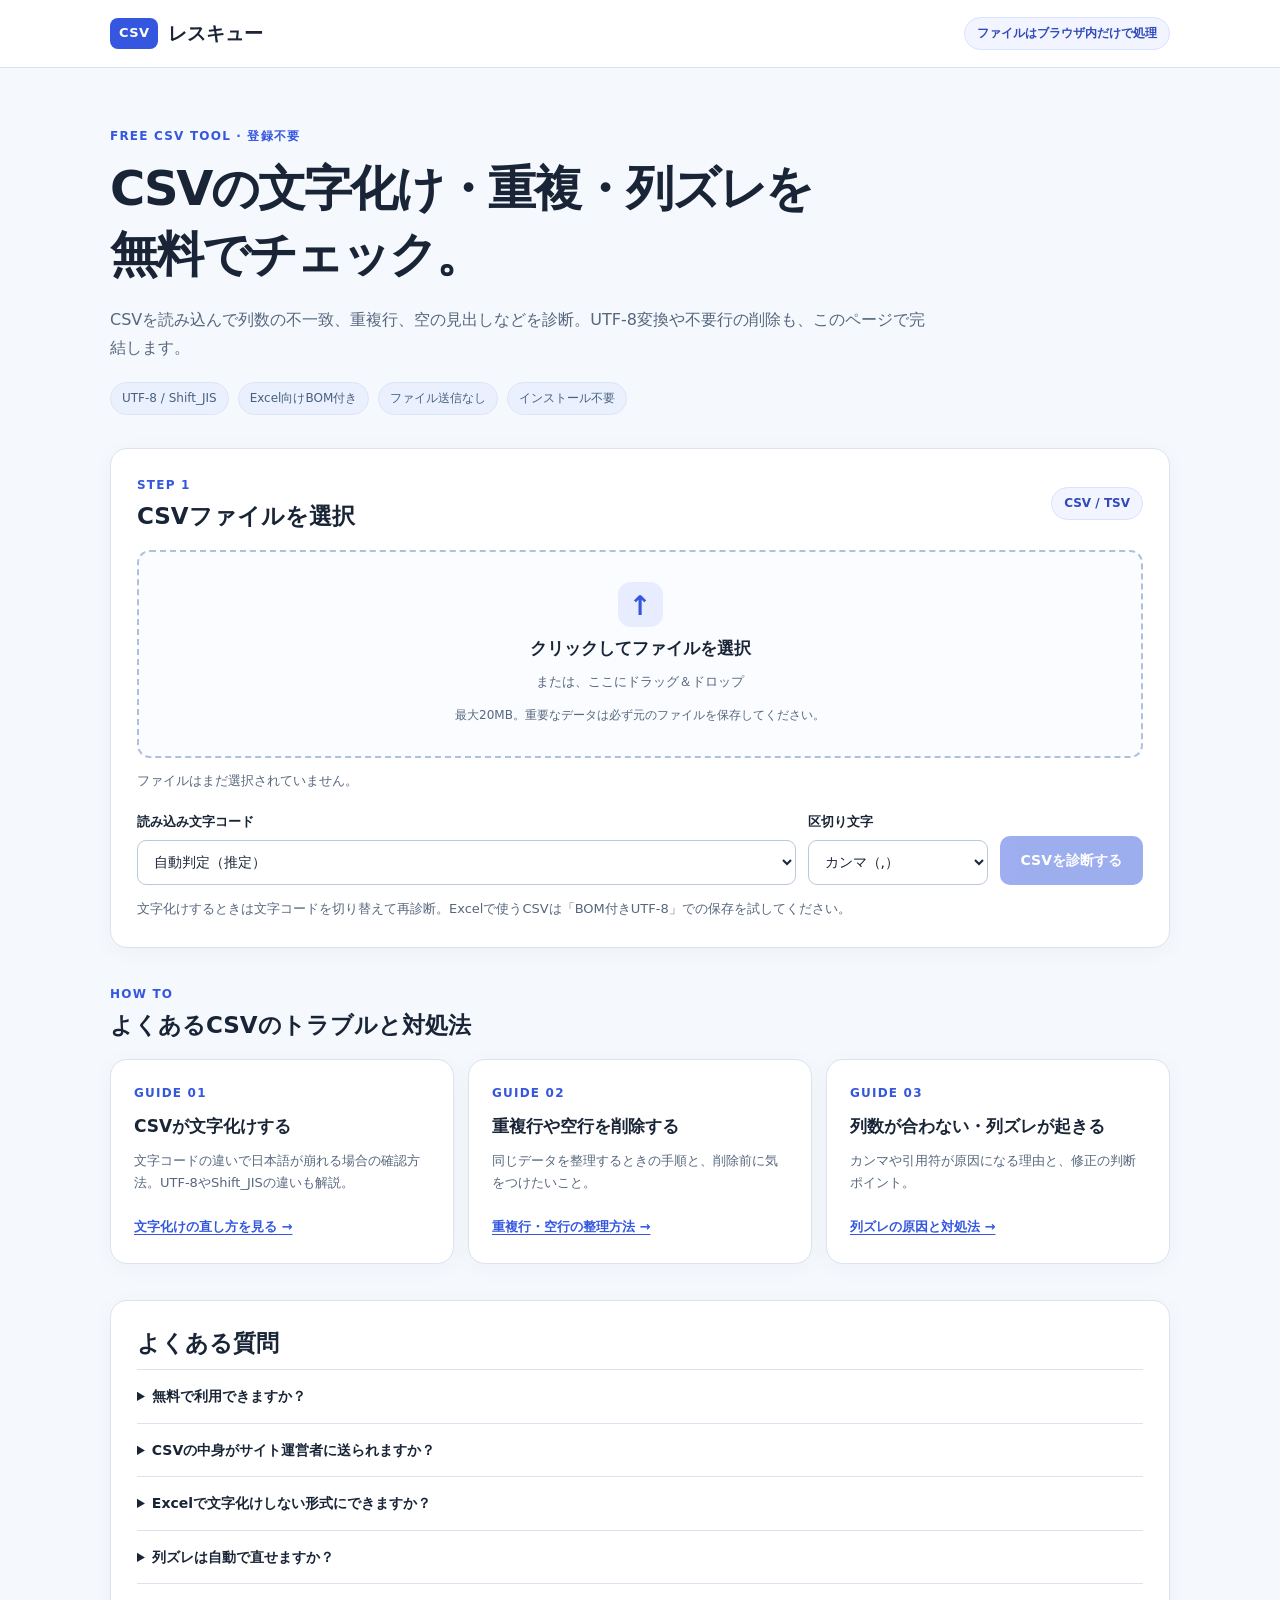
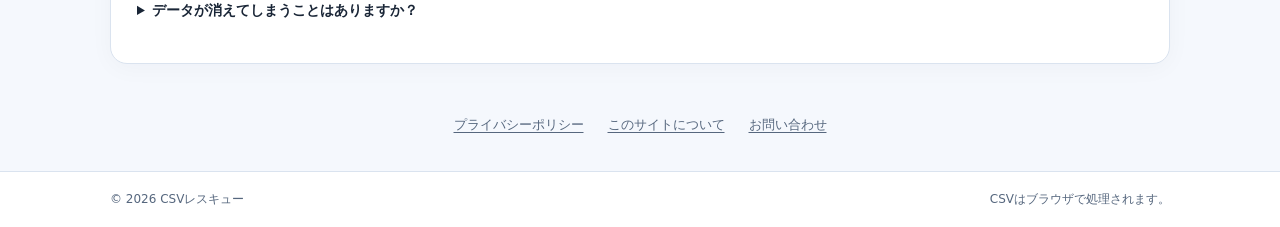
==== index.html @ 719a0b34 "Add Google Ads script to index.html" ====
<!doctype html>
<html lang="ja">
<head>
  <meta charset="utf-8">
  <meta name="google-site-verification" content="HZnUxog8przKs9VoNvuB1iZb7_eibFiq6W2No1t0T0g">
  <meta name="viewport" content="width=device-width, initial-scale=1">
  <meta name="description" content="CSVの文字化け・列数の不一致・重複行・空行を無料でチェック。UTF-8（BOM付き）変換や重複削除、空行削除をブラウザだけで実行。ファイルは送信されません。">
  <meta property="og:type" content="website">
  <meta property="og:title" content="CSVレスキュー｜無料CSV診断・文字化け対策・重複削除">
  <meta property="og:description" content="CSVファイルをアップロードせずブラウザでチェック・変換。文字コード変換、重複・空行の整理に。">
  <meta property="og:url" content="https://csv-rescue-tool.pages.dev/">
  <link rel="canonical" href="https://csv-rescue-tool.pages.dev/">
  <title>CSVレスキュー｜無料CSV診断・文字化け対策・重複行削除</title>
  <link rel="stylesheet" href="style.css">
  <script async src="https://pagead2.googlesyndication.com/pagead/js/adsbygoogle.js?client=ca-pub-9713647473376060"
     crossorigin="anonymous"></script>
</head>
<body>
  <a class="skip-link" href="#main">本文へ移動</a>
  <header class="site-header">
    <div class="wrap header-inner">
      <a class="brand" href="./" aria-label="CSVレスキュー ホーム"><span class="brand-mark">CSV</span><span>レスキュー</span></a>
      <span class="privacy-pill">ファイルはブラウザ内だけで処理</span>
    </div>
  </header>
  <main id="main" class="wrap">
    <section class="hero">
      <p class="eyebrow">FREE CSV TOOL · 登録不要</p>
      <h1>CSVの文字化け・重複・列ズレを<br class="desktop-break">無料でチェック。</h1>
      <p class="hero-copy">CSVを読み込んで列数の不一致、重複行、空の見出しなどを診断。UTF-8変換や不要行の削除も、このページで完結します。</p>
      <div class="hero-tags"><span>UTF-8 / Shift_JIS</span><span>Excel向けBOM付き</span><span>ファイル送信なし</span><span>インストール不要</span></div>
    </section>

    <section class="panel upload-panel" aria-labelledby="upload-title">
      <div class="section-heading"><div><p class="step-label">STEP 1</p><h2 id="upload-title">CSVファイルを選択</h2></div><span class="file-badge">CSV / TSV</span></div>
      <label class="drop-zone" id="drop-zone" for="file-input">
        <span class="upload-icon" aria-hidden="true">↑</span>
        <strong>クリックしてファイルを選択</strong>
        <span>または、ここにドラッグ＆ドロップ</span>
        <small>最大20MB。重要なデータは必ず元のファイルを保存してください。</small>
      </label>
      <input id="file-input" type="file" accept=".csv,.tsv,.txt,text/csv,text/tab-separated-values">
      <p id="file-meta" class="file-meta" aria-live="polite">ファイルはまだ選択されていません。</p>
      <div class="controls">
        <div class="field"><label for="encoding">読み込み文字コード</label><select id="encoding"><option value="auto">自動判定（推定）</option><option value="utf-8">UTF-8</option><option value="shift_jis">Shift_JIS / Windows-31J</option></select></div>
        <div class="field"><label for="delimiter">区切り文字</label><select id="delimiter"><option value=",">カンマ（,）</option><option value="tab">タブ（TSV）</option><option value=";">セミコロン（;）</option></select></div>
        <button id="analyze-btn" class="button primary" disabled>CSVを診断する</button>
      </div>
      <p class="hint">文字化けするときは文字コードを切り替えて再診断。Excelで使うCSVは「BOM付きUTF-8」での保存を試してください。</p>
      <p id="error" class="error" role="alert"></p>
    </section>

    <section id="results" class="results hidden" aria-labelledby="results-title">
      <div class="section-heading results-heading"><div><p class="step-label">STEP 2</p><h2 id="results-title">診断結果</h2></div><span id="status-pill" class="status-pill">診断済み</span></div>
      <div id="summary" class="summary-grid"></div>
      <section class="panel result-panel"><h3>チェック内容</h3><div id="checks" class="check-list" aria-live="polite"></div></section>
      <section class="panel result-panel"><h3>データのプレビュー</h3><p class="hint before-table">見出し行＋データの先頭10行を表示します。元ファイルの内容を確認してから変換してください。</p><div class="table-wrap"><table id="preview"></table></div></section>
      <section class="panel result-panel" aria-labelledby="download-title">
        <h3 id="download-title">変換・整理してダウンロード</h3>
        <p class="hint before-table">下の項目は任意です。元ファイルは変更されません。区切り文字はカンマに統一してCSVを保存します。</p>
        <div class="download-controls">
          <div class="field"><label for="output-encoding">出力形式</label><select id="output-encoding"><option value="utf-8-bom">UTF-8（BOM付き・Excel向け）</option><option value="utf-8">UTF-8（BOMなし）</option></select></div>
          <label class="checkbox-line"><input type="checkbox" id="trim-cells"> セル前後の空白を削除する</label>
          <label class="checkbox-line"><input type="checkbox" id="remove-duplicates"> 完全一致する重複行を削除する</label>
          <label class="checkbox-line"><input type="checkbox" id="remove-empty-rows"> 空白だけのデータ行を削除する</label>
          <label class="checkbox-line"><input type="checkbox" id="remove-empty-columns"> すべてのデータ行で空の列を削除する</label>
          <label class="checkbox-line"><input type="checkbox" id="fix-headers"> 空白・重複している見出しを補正する</label>
          <label class="checkbox-line"><input type="checkbox" id="pad-short-rows"> 列が足りない行の末尾に空欄を追加する</label>
          <label class="checkbox-line"><input type="checkbox" id="safe-formulas"> Excelで数式になり得るセルの先頭に「'」を付ける</label>
          <p id="export-summary" class="export-summary" aria-live="polite"></p>
          <button id="download-btn" class="button primary">CSVをダウンロード</button>
        </div>
        <p class="hint">列が多すぎる行や、データの意味を推測しないと直せない列ズレは自動修復しません。数式保護は値を書き換えるので、必要な場合だけ有効にしてください。</p>
      </section>
    </section>

    <section class="section-guides" aria-labelledby="guides-title">
      <div class="section-heading"><div><p class="step-label">HOW TO</p><h2 id="guides-title">よくあるCSVのトラブルと対処法</h2></div></div>
      <div class="guide-grid">
        <article class="panel guide-card"><p class="step-label">GUIDE 01</p><h3>CSVが文字化けする</h3><p>文字コードの違いで日本語が崩れる場合の確認方法。UTF-8やShift_JISの違いも解説。</p><a href="csv-mojibake.html">文字化けの直し方を見る →</a></article>
        <article class="panel guide-card"><p class="step-label">GUIDE 02</p><h3>重複行や空行を削除する</h3><p>同じデータを整理するときの手順と、削除前に気をつけたいこと。</p><a href="csv-duplicates.html">重複行・空行の整理方法 →</a></article>
        <article class="panel guide-card"><p class="step-label">GUIDE 03</p><h3>列数が合わない・列ズレが起きる</h3><p>カンマや引用符が原因になる理由と、修正の判断ポイント。</p><a href="csv-columns.html">列ズレの原因と対処法 →</a></article>
      </div>
    </section>

    <section class="faq panel"><h2>よくある質問</h2>
      <details><summary>無料で利用できますか？</summary><p>はい。現時点の診断・変換機能は登録不要で無料です。</p></details>
      <details><summary>CSVの中身がサイト運営者に送られますか？</summary><p>いいえ。このツールのファイル読み込み・診断・変換はブラウザで行い、ファイルの内容を運営者のサーバーへ送る機能はありません。ページ表示に必要な通常の通信は発生します。</p></details>
      <details><summary>Excelで文字化けしない形式にできますか？</summary><p>UTF-8（BOM付き）のダウンロードを試してください。ただし、Excelの環境やファイルの内容によって挙動は異なります。</p></details>
      <details><summary>列ズレは自動で直せますか？</summary><p>列数の不一致を検出し、短い行の末尾への空欄追加は選べます。ただし、値が本来どの列に属するかは判定できないため、複雑な列ズレは元データを確認して修正してください。</p></details>
      <details><summary>データが消えてしまうことはありますか？</summary><p>元ファイル自体は書き換えません。ただし、削除・補正の項目を選んで出力すると結果のCSVの内容が変わります。元ファイルを保管し、出力後に内容を確認してください。</p></details>
    </section>
    <nav class="legal-links" aria-label="サイト情報"><a href="privacy.html">プライバシーポリシー</a><a href="about.html">このサイトについて</a><a href="contact.html">お問い合わせ</a></nav>
  </main>
  <footer class="site-footer"><div class="wrap footer-inner"><span>© <span id="year"></span> CSVレスキュー</span><span>CSVはブラウザで処理されます。</span></div></footer>
  <script src="app.js"></script>
</body>
</html>
---- style.css ----
:root{--ink:#192536;--muted:#56677e;--line:#dae3ef;--bg:#f5f8fd;--card:#fff;--blue:#3557df;--blue-dark:#2342b8;--green:#14744e;--amber:#916106}
*{box-sizing:border-box}html{scroll-behavior:smooth}body{margin:0;background:var(--bg);color:var(--ink);font-family:system-ui,-apple-system,"Hiragino Kaku Gothic ProN","Yu Gothic",Meiryo,sans-serif;line-height:1.75}a{color:var(--blue);text-underline-offset:3px}a:hover{text-decoration-thickness:2px}button,select,input{font:inherit}.wrap{width:min(100% - 40px,1060px);margin-inline:auto}.site-header{background:#fff;border-bottom:1px solid var(--line)}.header-inner,.footer-inner{display:flex;align-items:center;justify-content:space-between;gap:16px;padding:17px 0}.brand{display:flex;align-items:center;gap:10px;text-decoration:none;color:var(--ink);font-weight:800;font-size:19px}.brand-mark{display:grid;place-items:center;background:var(--blue);color:#fff;border-radius:8px;padding:4px 9px;font-size:13px;letter-spacing:.03em}.privacy-pill,.file-badge,.status-pill{border:1px solid #d9e2ff;background:#f2f5ff;color:#3049bb;border-radius:999px;padding:5px 12px;font-size:12px;font-weight:700}.skip-link{position:absolute;transform:translateY(-150%);background:#fff;padding:8px}.skip-link:focus{transform:none;z-index:10}.hero{padding:58px 0 33px}.eyebrow,.step-label{font-size:12px;letter-spacing:.1em;font-weight:800;color:var(--blue);margin:0 0 8px}.hero h1{font-size:clamp(29px,4.3vw,48px);letter-spacing:-.045em;line-height:1.38;margin:0 0 18px}.hero-copy{font-size:16px;color:var(--muted);max-width:820px;margin:0}.hero-tags{display:flex;gap:9px;flex-wrap:wrap;margin-top:20px}.hero-tags span{font-size:12px;color:#476082;background:#eaf0fd;border:1px solid #dbe5f8;border-radius:20px;padding:5px 11px}.panel{background:var(--card);border:1px solid var(--line);border-radius:17px;padding:26px;box-shadow:0 4px 24px rgba(19,35,65,.035)}.upload-panel{margin-bottom:28px}.section-heading{display:flex;align-items:center;justify-content:space-between;gap:16px;margin-bottom:18px}.section-heading h2,.faq h2{font-size:23px;line-height:1.4;margin:0}.section-heading .step-label{margin-bottom:4px}.drop-zone{display:flex;align-items:center;justify-content:center;flex-direction:column;gap:7px;text-align:center;border:2px dashed #adc1db;border-radius:13px;padding:30px 16px;background:#fafcff;cursor:pointer;transition:.15s}.drop-zone:hover,.drop-zone.dragging{border-color:var(--blue);background:#f1f5ff}.upload-icon{display:grid;place-items:center;width:45px;height:45px;border-radius:13px;background:#e7edff;color:var(--blue);font-size:27px;font-weight:700}.drop-zone strong{font-size:17px}.drop-zone span:not(.upload-icon){font-size:13px;color:var(--muted)}.drop-zone small{font-size:12px;color:var(--muted);margin-top:5px}#file-input{position:absolute;width:1px;height:1px;opacity:0;pointer-events:none}.file-meta{font-size:13px;color:var(--muted);margin:12px 0 18px;overflow-wrap:anywhere}.controls{display:flex;align-items:end;gap:12px;flex-wrap:wrap}.field{display:flex;flex-direction:column;gap:6px;min-width:180px}.field>label{font-size:13px;font-weight:700}.controls .field:first-child{flex:1}select{font-size:14px;color:var(--ink);background:#fff;border:1px solid #b9c8db;border-radius:9px;padding:10px 12px;min-height:45px}.button{font-size:14px;font-weight:750;border:0;border-radius:10px;padding:12px 21px;min-height:46px;cursor:pointer;transition:.15s;white-space:nowrap}.button.primary{background:var(--blue);color:#fff}.button.primary:hover{background:var(--blue-dark)}.button:disabled{opacity:.48;cursor:not-allowed}.hint{font-size:13px;color:var(--muted);margin:13px 0 0}.error{color:#b42318;font-size:13px;font-weight:700;margin:10px 0 0}.error:empty{display:none}.results{margin:28px 0}.hidden{display:none!important}.results-heading{margin-bottom:16px}.summary-grid{display:grid;grid-template-columns:repeat(4,1fr);gap:12px;margin-bottom:14px}.summary-card{background:#fff;border:1px solid var(--line);border-radius:13px;padding:16px}.summary-card span{display:block;color:var(--muted);font-size:12px}.summary-card strong{display:block;font-size:27px;line-height:1.4;margin-top:3px;font-variant-numeric:tabular-nums}.result-panel{margin-bottom:15px}.result-panel h3{font-size:17px;margin:0 0 12px}.check-list{display:grid;gap:9px}.check-item{display:flex;align-items:flex-start;gap:12px;padding:12px;border-radius:9px;background:#f7f9fc;font-size:13px;overflow-wrap:anywhere}.check-item strong{display:block;font-size:14px;margin-bottom:2px}.check-icon{font-weight:900;font-size:15px;min-width:22px}.check-item.ok .check-icon{color:var(--green)}.check-item.warn .check-icon{color:var(--amber)}.check-item.info .check-icon{color:var(--blue)}.before-table{margin:0 0 14px}.table-wrap{overflow:auto;max-width:100%;border:1px solid var(--line);border-radius:10px}table{border-collapse:collapse;min-width:100%;font-size:13px;white-space:nowrap}th,td{padding:9px 12px;border-bottom:1px solid var(--line);border-right:1px solid var(--line);max-width:280px;overflow:hidden;text-overflow:ellipsis;text-align:left}th{background:#eef3f9;font-weight:800}tr:last-child td{border-bottom:0}th:last-child,td:last-child{border-right:0}.download-controls{display:grid;grid-template-columns:1fr 1fr;gap:15px 22px;align-items:center}.download-controls .field,.download-controls .export-summary{grid-column:1/-1}.download-controls .field select{max-width:350px}.checkbox-line{display:flex;align-items:flex-start;gap:8px;font-size:13px;color:#334155;cursor:pointer}.checkbox-line input{width:17px;height:17px;margin-top:4px;accent-color:var(--blue);flex-shrink:0}.export-summary{background:#eff5ff;border:1px solid #d9e6ff;border-radius:9px;padding:12px 14px;color:#2c4774;font-size:13px;font-weight:650;margin:0}.download-controls button{grid-column:1/-1;justify-self:start}.section-guides{margin:36px 0}.guide-grid{display:grid;grid-template-columns:repeat(3,minmax(0,1fr));gap:14px}.guide-card{padding:23px}.guide-card h3{font-size:17px;margin:5px 0 8px}.guide-card p:not(.step-label){font-size:13px;color:var(--muted);margin:0 0 17px}.guide-card a{font-weight:750;font-size:13px}.faq{margin:32px 0}.faq h2{margin-bottom:10px}.faq details{border-top:1px solid var(--line);padding:14px 0;font-size:14px}.faq summary{cursor:pointer;font-weight:700}.faq details p{font-size:13px;color:var(--muted);margin-bottom:0}.legal-links{display:flex;justify-content:center;gap:24px;flex-wrap:wrap;padding:18px 0 34px}.legal-links a{font-size:13px;color:var(--muted)}.site-footer{border-top:1px solid var(--line);background:#fff}.footer-inner{font-size:12px;color:var(--muted)}.article-main{max-width:860px;margin:0 auto 50px}.article-main .hero{padding-bottom:22px}.article-main .hero h1{font-size:clamp(26px,4vw,39px)}.article-body{font-size:15px}.article-body h2{font-size:22px;margin:30px 0 12px;border-left:4px solid var(--blue);padding-left:12px}.article-body h2:first-child{margin-top:3px}.article-body h3{font-size:17px;margin:22px 0 8px}.article-body p,.article-body ul,.article-body ol{margin:10px 0 18px}.article-body li{margin:7px 0}.article-body pre{background:#f3f6fb;border:1px solid var(--line);border-radius:9px;padding:12px;overflow-x:auto;line-height:1.6;font-size:13px}.article-body code{background:#f0f4fa;padding:2px 5px;border-radius:4px}.article-body pre code{padding:0}.article-note{font-size:13px;background:#f2f6ff;border-radius:9px;padding:13px}.breadcrumb{font-size:12px;padding-top:24px;color:var(--muted)}
@media(max-width:760px){.wrap{width:min(100% - 24px,1060px)}.hero{padding:38px 0 24px}.desktop-break{display:none}.hero-copy{font-size:14px}.panel{padding:18px;border-radius:13px}.controls{display:grid;grid-template-columns:1fr}.controls .field,.controls .button{width:100%}.summary-grid{grid-template-columns:repeat(2,minmax(0,1fr));gap:9px}.summary-card{padding:13px}.summary-card strong{font-size:23px}.summary-card span{font-size:11px}.guide-grid{grid-template-columns:1fr}.download-controls{grid-template-columns:1fr}.download-controls button{width:100%}.footer-inner{flex-direction:column;align-items:flex-start;gap:5px}.section-heading h2{font-size:19px}.privacy-pill{font-size:10px}.article-main .panel{padding:18px}}
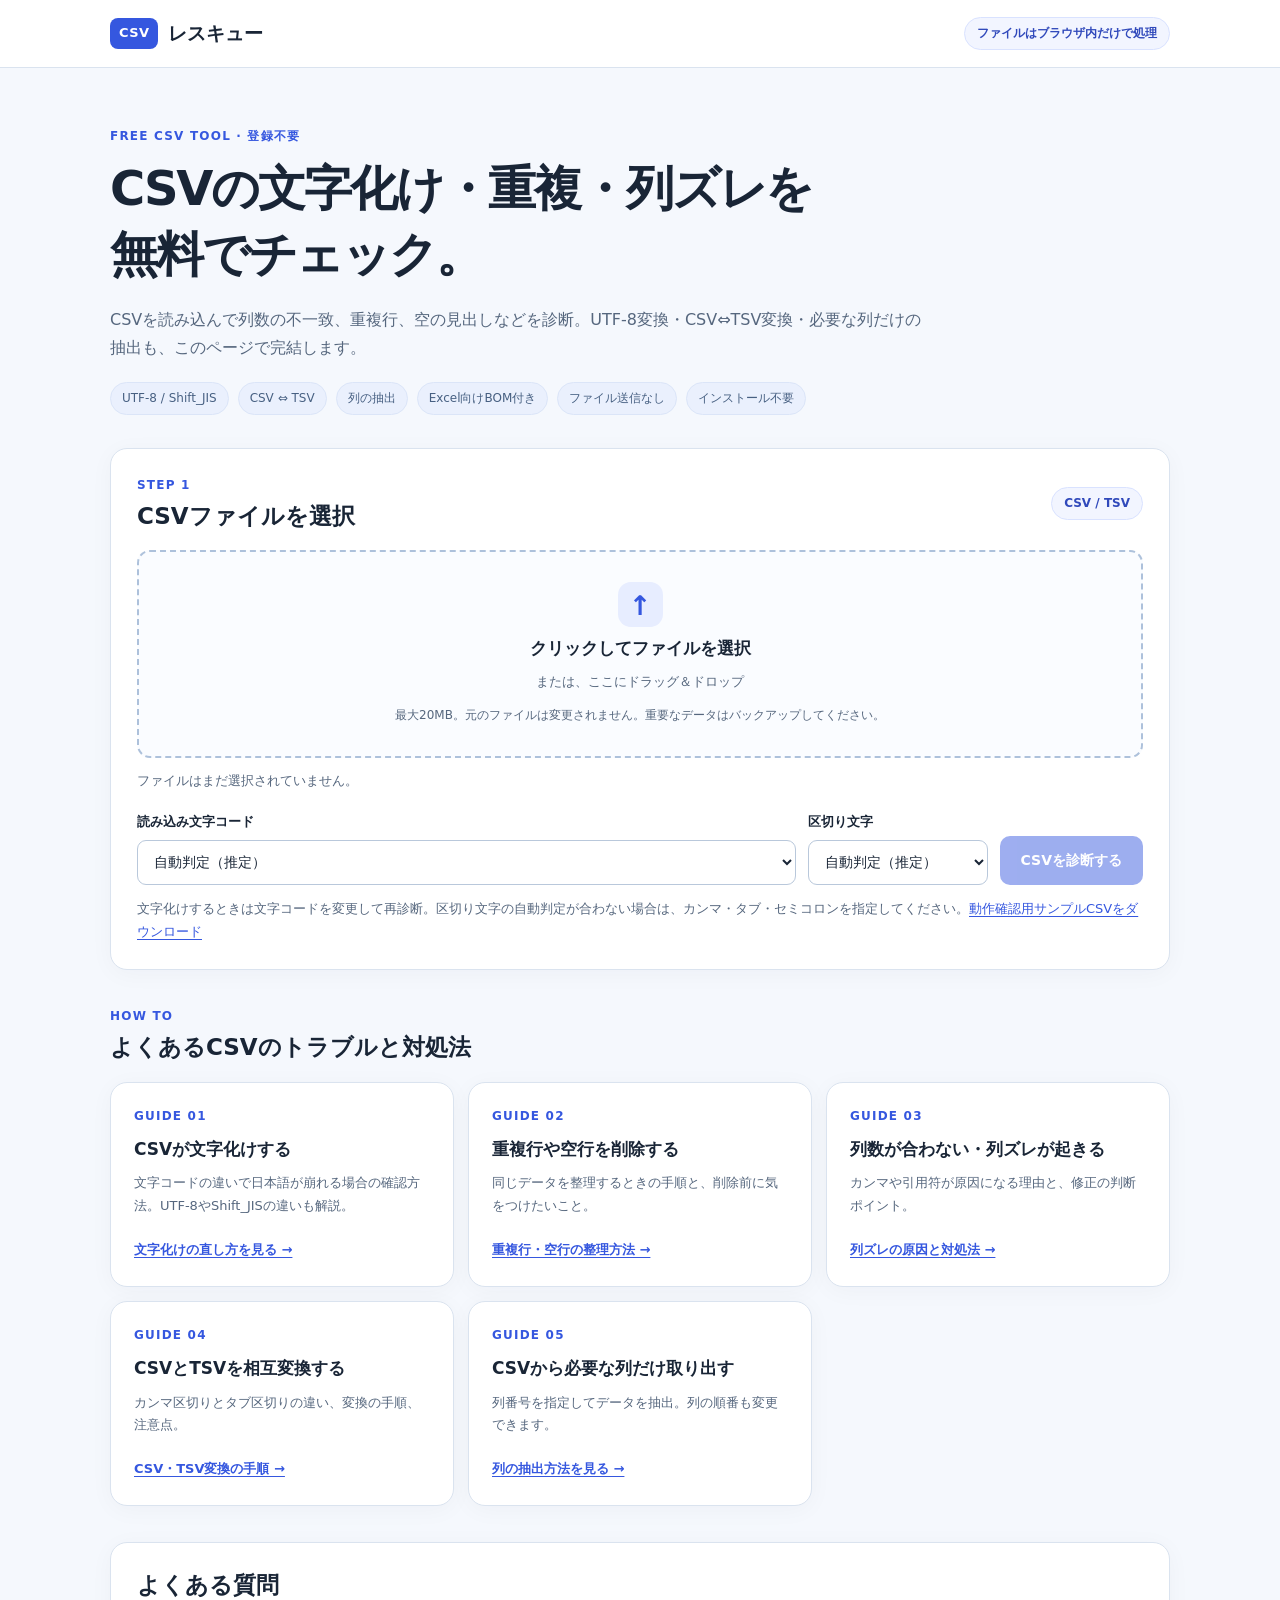
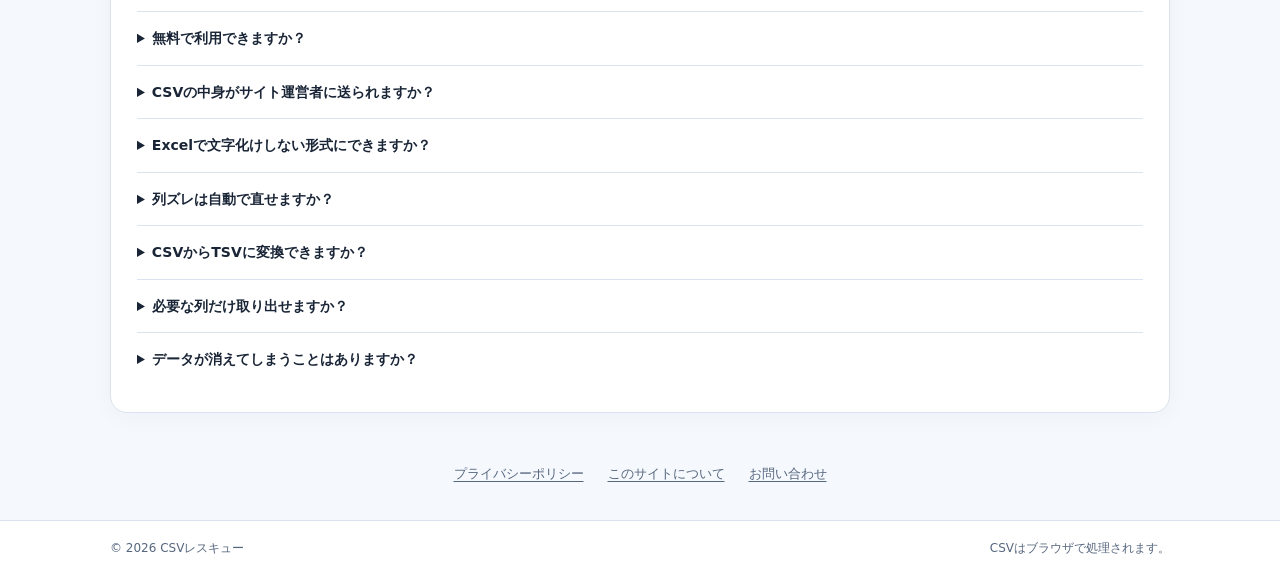
==== commit fcf0d3b9: "Add files via upload" ====
--- a/index.html
+++ b/index.html
@@ -4,16 +4,16 @@
   <meta charset="utf-8">
   <meta name="google-site-verification" content="HZnUxog8przKs9VoNvuB1iZb7_eibFiq6W2No1t0T0g">
   <meta name="viewport" content="width=device-width, initial-scale=1">
-  <meta name="description" content="CSVの文字化け・列数の不一致・重複行・空行を無料でチェック。UTF-8（BOM付き）変換や重複削除、空行削除をブラウザだけで実行。ファイルは送信されません。">
+  <meta name="description" content="無料CSV診断・変換ツール。文字化けの確認、重複行削除、CSVとTSVの変換、必要な列の抽出がブラウザ内で可能。UTF-8（BOM付き）保存にも対応。">
   <meta property="og:type" content="website">
   <meta property="og:title" content="CSVレスキュー｜無料CSV診断・文字化け対策・重複削除">
   <meta property="og:description" content="CSVファイルをアップロードせずブラウザでチェック・変換。文字コード変換、重複・空行の整理に。">
   <meta property="og:url" content="https://csv-rescue-tool.pages.dev/">
   <link rel="canonical" href="https://csv-rescue-tool.pages.dev/">
-  <title>CSVレスキュー｜無料CSV診断・文字化け対策・重複行削除</title>
+  <title>CSVレスキュー｜CSV・TSV変換、文字化け確認、列抽出を無料で</title>
+  <!-- Google AdSense: 既存の審査用パブリッシャーIDを維持 -->
+  <script async src="https://pagead2.googlesyndication.com/pagead/js/adsbygoogle.js?client=ca-pub-9713647473376060" crossorigin="anonymous"></script>
   <link rel="stylesheet" href="style.css">
-  <script async src="https://pagead2.googlesyndication.com/pagead/js/adsbygoogle.js?client=ca-pub-9713647473376060"
-     crossorigin="anonymous"></script>
 </head>
 <body>
   <a class="skip-link" href="#main">本文へ移動</a>
@@ -27,8 +27,8 @@
     <section class="hero">
       <p class="eyebrow">FREE CSV TOOL · 登録不要</p>
       <h1>CSVの文字化け・重複・列ズレを<br class="desktop-break">無料でチェック。</h1>
-      <p class="hero-copy">CSVを読み込んで列数の不一致、重複行、空の見出しなどを診断。UTF-8変換や不要行の削除も、このページで完結します。</p>
-      <div class="hero-tags"><span>UTF-8 / Shift_JIS</span><span>Excel向けBOM付き</span><span>ファイル送信なし</span><span>インストール不要</span></div>
+      <p class="hero-copy">CSVを読み込んで列数の不一致、重複行、空の見出しなどを診断。UTF-8変換・CSV⇔TSV変換・必要な列だけの抽出も、このページで完結します。</p>
+      <div class="hero-tags"><span>UTF-8 / Shift_JIS</span><span>CSV ⇔ TSV</span><span>列の抽出</span><span>Excel向けBOM付き</span><span>ファイル送信なし</span><span>インストール不要</span></div>
     </section>
 
     <section class="panel upload-panel" aria-labelledby="upload-title">
@@ -37,16 +37,16 @@
         <span class="upload-icon" aria-hidden="true">↑</span>
         <strong>クリックしてファイルを選択</strong>
         <span>または、ここにドラッグ＆ドロップ</span>
-        <small>最大20MB。重要なデータは必ず元のファイルを保存してください。</small>
+        <small>最大20MB。元のファイルは変更されません。重要なデータはバックアップしてください。</small>
       </label>
       <input id="file-input" type="file" accept=".csv,.tsv,.txt,text/csv,text/tab-separated-values">
       <p id="file-meta" class="file-meta" aria-live="polite">ファイルはまだ選択されていません。</p>
       <div class="controls">
         <div class="field"><label for="encoding">読み込み文字コード</label><select id="encoding"><option value="auto">自動判定（推定）</option><option value="utf-8">UTF-8</option><option value="shift_jis">Shift_JIS / Windows-31J</option></select></div>
-        <div class="field"><label for="delimiter">区切り文字</label><select id="delimiter"><option value=",">カンマ（,）</option><option value="tab">タブ（TSV）</option><option value=";">セミコロン（;）</option></select></div>
+        <div class="field"><label for="delimiter">区切り文字</label><select id="delimiter"><option value="auto">自動判定（推定）</option><option value=",">カンマ（,）</option><option value="tab">タブ（TSV）</option><option value=";">セミコロン（;）</option></select></div>
         <button id="analyze-btn" class="button primary" disabled>CSVを診断する</button>
       </div>
-      <p class="hint">文字化けするときは文字コードを切り替えて再診断。Excelで使うCSVは「BOM付きUTF-8」での保存を試してください。</p>
+      <p class="hint">文字化けするときは文字コードを変更して再診断。区切り文字の自動判定が合わない場合は、カンマ・タブ・セミコロンを指定してください。<a href="sample.csv" download>動作確認用サンプルCSVをダウンロード</a></p>
       <p id="error" class="error" role="alert"></p>
     </section>
 
@@ -57,9 +57,15 @@
       <section class="panel result-panel"><h3>データのプレビュー</h3><p class="hint before-table">見出し行＋データの先頭10行を表示します。元ファイルの内容を確認してから変換してください。</p><div class="table-wrap"><table id="preview"></table></div></section>
       <section class="panel result-panel" aria-labelledby="download-title">
         <h3 id="download-title">変換・整理してダウンロード</h3>
-        <p class="hint before-table">下の項目は任意です。元ファイルは変更されません。区切り文字はカンマに統一してCSVを保存します。</p>
+        <p class="hint before-table">下の項目は任意です。元ファイルは変更されません。出力形式でCSVかTSVを選べます。</p>
         <div class="download-controls">
           <div class="field"><label for="output-encoding">出力形式</label><select id="output-encoding"><option value="utf-8-bom">UTF-8（BOM付き・Excel向け）</option><option value="utf-8">UTF-8（BOMなし）</option></select></div>
+          <div class="field"><label for="output-format">出力するファイル形式</label><select id="output-format"><option value="csv">CSV（カンマ区切り）</option><option value="tsv">TSV（タブ区切り）</option></select></div>
+          <div class="field column-extract-field">
+            <label for="column-selection">抽出したい列番号（任意）</label>
+            <input type="text" id="column-selection" placeholder="例：1,3 または 1-3" autocomplete="off" inputmode="text" spellcheck="false" aria-describedby="column-selection-help">
+            <span class="hint" id="column-selection-help">空欄なら全列を出力。見出し行の左から1列目・2列目…と数え、指定した順に抽出します。</span>
+          </div>
           <label class="checkbox-line"><input type="checkbox" id="trim-cells"> セル前後の空白を削除する</label>
           <label class="checkbox-line"><input type="checkbox" id="remove-duplicates"> 完全一致する重複行を削除する</label>
           <label class="checkbox-line"><input type="checkbox" id="remove-empty-rows"> 空白だけのデータ行を削除する</label>
@@ -70,7 +76,7 @@
           <p id="export-summary" class="export-summary" aria-live="polite"></p>
           <button id="download-btn" class="button primary">CSVをダウンロード</button>
         </div>
-        <p class="hint">列が多すぎる行や、データの意味を推測しないと直せない列ズレは自動修復しません。数式保護は値を書き換えるので、必要な場合だけ有効にしてください。</p>
+        <p class="hint">列が多すぎる行や、データの意味を推測しないと直せない列ズレは自動修復しません。列抽出は指定列以外を出力しないため、結果の確認が必要です。数式保護は値を書き換えるので必要時だけ有効にしてください。</p>
       </section>
     </section>
 
@@ -80,6 +86,8 @@
         <article class="panel guide-card"><p class="step-label">GUIDE 01</p><h3>CSVが文字化けする</h3><p>文字コードの違いで日本語が崩れる場合の確認方法。UTF-8やShift_JISの違いも解説。</p><a href="csv-mojibake.html">文字化けの直し方を見る →</a></article>
         <article class="panel guide-card"><p class="step-label">GUIDE 02</p><h3>重複行や空行を削除する</h3><p>同じデータを整理するときの手順と、削除前に気をつけたいこと。</p><a href="csv-duplicates.html">重複行・空行の整理方法 →</a></article>
         <article class="panel guide-card"><p class="step-label">GUIDE 03</p><h3>列数が合わない・列ズレが起きる</h3><p>カンマや引用符が原因になる理由と、修正の判断ポイント。</p><a href="csv-columns.html">列ズレの原因と対処法 →</a></article>
+        <article class="panel guide-card"><p class="step-label">GUIDE 04</p><h3>CSVとTSVを相互変換する</h3><p>カンマ区切りとタブ区切りの違い、変換の手順、注意点。</p><a href="csv-to-tsv.html">CSV・TSV変換の手順 →</a></article>
+        <article class="panel guide-card"><p class="step-label">GUIDE 05</p><h3>CSVから必要な列だけ取り出す</h3><p>列番号を指定してデータを抽出。列の順番も変更できます。</p><a href="csv-extract-columns.html">列の抽出方法を見る →</a></article>
       </div>
     </section>
 
@@ -88,6 +96,8 @@
       <details><summary>CSVの中身がサイト運営者に送られますか？</summary><p>いいえ。このツールのファイル読み込み・診断・変換はブラウザで行い、ファイルの内容を運営者のサーバーへ送る機能はありません。ページ表示に必要な通常の通信は発生します。</p></details>
       <details><summary>Excelで文字化けしない形式にできますか？</summary><p>UTF-8（BOM付き）のダウンロードを試してください。ただし、Excelの環境やファイルの内容によって挙動は異なります。</p></details>
       <details><summary>列ズレは自動で直せますか？</summary><p>列数の不一致を検出し、短い行の末尾への空欄追加は選べます。ただし、値が本来どの列に属するかは判定できないため、複雑な列ズレは元データを確認して修正してください。</p></details>
+      <details><summary>CSVからTSVに変換できますか？</summary><p>はい。「出力するファイル形式」で「TSV（タブ区切り）」を選んで保存できます。TSVからCSVへの変換にも対応しています。</p></details>
+      <details><summary>必要な列だけ取り出せますか？</summary><p>はい。診断後の「抽出したい列番号」に「1,3」などを入力すると1列目と3列目だけを出力できます。順番の指定も可能です。データの欠落を避けるため、出力結果を必ず確認してください。</p></details>
       <details><summary>データが消えてしまうことはありますか？</summary><p>元ファイル自体は書き換えません。ただし、削除・補正の項目を選んで出力すると結果のCSVの内容が変わります。元ファイルを保管し、出力後に内容を確認してください。</p></details>
     </section>
     <nav class="legal-links" aria-label="サイト情報"><a href="privacy.html">プライバシーポリシー</a><a href="about.html">このサイトについて</a><a href="contact.html">お問い合わせ</a></nav>
--- a/style.css
+++ b/style.css
@@ -1,3 +1,11 @@
 :root{--ink:#192536;--muted:#56677e;--line:#dae3ef;--bg:#f5f8fd;--card:#fff;--blue:#3557df;--blue-dark:#2342b8;--green:#14744e;--amber:#916106}
 *{box-sizing:border-box}html{scroll-behavior:smooth}body{margin:0;background:var(--bg);color:var(--ink);font-family:system-ui,-apple-system,"Hiragino Kaku Gothic ProN","Yu Gothic",Meiryo,sans-serif;line-height:1.75}a{color:var(--blue);text-underline-offset:3px}a:hover{text-decoration-thickness:2px}button,select,input{font:inherit}.wrap{width:min(100% - 40px,1060px);margin-inline:auto}.site-header{background:#fff;border-bottom:1px solid var(--line)}.header-inner,.footer-inner{display:flex;align-items:center;justify-content:space-between;gap:16px;padding:17px 0}.brand{display:flex;align-items:center;gap:10px;text-decoration:none;color:var(--ink);font-weight:800;font-size:19px}.brand-mark{display:grid;place-items:center;background:var(--blue);color:#fff;border-radius:8px;padding:4px 9px;font-size:13px;letter-spacing:.03em}.privacy-pill,.file-badge,.status-pill{border:1px solid #d9e2ff;background:#f2f5ff;color:#3049bb;border-radius:999px;padding:5px 12px;font-size:12px;font-weight:700}.skip-link{position:absolute;transform:translateY(-150%);background:#fff;padding:8px}.skip-link:focus{transform:none;z-index:10}.hero{padding:58px 0 33px}.eyebrow,.step-label{font-size:12px;letter-spacing:.1em;font-weight:800;color:var(--blue);margin:0 0 8px}.hero h1{font-size:clamp(29px,4.3vw,48px);letter-spacing:-.045em;line-height:1.38;margin:0 0 18px}.hero-copy{font-size:16px;color:var(--muted);max-width:820px;margin:0}.hero-tags{display:flex;gap:9px;flex-wrap:wrap;margin-top:20px}.hero-tags span{font-size:12px;color:#476082;background:#eaf0fd;border:1px solid #dbe5f8;border-radius:20px;padding:5px 11px}.panel{background:var(--card);border:1px solid var(--line);border-radius:17px;padding:26px;box-shadow:0 4px 24px rgba(19,35,65,.035)}.upload-panel{margin-bottom:28px}.section-heading{display:flex;align-items:center;justify-content:space-between;gap:16px;margin-bottom:18px}.section-heading h2,.faq h2{font-size:23px;line-height:1.4;margin:0}.section-heading .step-label{margin-bottom:4px}.drop-zone{display:flex;align-items:center;justify-content:center;flex-direction:column;gap:7px;text-align:center;border:2px dashed #adc1db;border-radius:13px;padding:30px 16px;background:#fafcff;cursor:pointer;transition:.15s}.drop-zone:hover,.drop-zone.dragging{border-color:var(--blue);background:#f1f5ff}.upload-icon{display:grid;place-items:center;width:45px;height:45px;border-radius:13px;background:#e7edff;color:var(--blue);font-size:27px;font-weight:700}.drop-zone strong{font-size:17px}.drop-zone span:not(.upload-icon){font-size:13px;color:var(--muted)}.drop-zone small{font-size:12px;color:var(--muted);margin-top:5px}#file-input{position:absolute;width:1px;height:1px;opacity:0;pointer-events:none}.file-meta{font-size:13px;color:var(--muted);margin:12px 0 18px;overflow-wrap:anywhere}.controls{display:flex;align-items:end;gap:12px;flex-wrap:wrap}.field{display:flex;flex-direction:column;gap:6px;min-width:180px}.field>label{font-size:13px;font-weight:700}.controls .field:first-child{flex:1}select{font-size:14px;color:var(--ink);background:#fff;border:1px solid #b9c8db;border-radius:9px;padding:10px 12px;min-height:45px}.button{font-size:14px;font-weight:750;border:0;border-radius:10px;padding:12px 21px;min-height:46px;cursor:pointer;transition:.15s;white-space:nowrap}.button.primary{background:var(--blue);color:#fff}.button.primary:hover{background:var(--blue-dark)}.button:disabled{opacity:.48;cursor:not-allowed}.hint{font-size:13px;color:var(--muted);margin:13px 0 0}.error{color:#b42318;font-size:13px;font-weight:700;margin:10px 0 0}.error:empty{display:none}.results{margin:28px 0}.hidden{display:none!important}.results-heading{margin-bottom:16px}.summary-grid{display:grid;grid-template-columns:repeat(4,1fr);gap:12px;margin-bottom:14px}.summary-card{background:#fff;border:1px solid var(--line);border-radius:13px;padding:16px}.summary-card span{display:block;color:var(--muted);font-size:12px}.summary-card strong{display:block;font-size:27px;line-height:1.4;margin-top:3px;font-variant-numeric:tabular-nums}.result-panel{margin-bottom:15px}.result-panel h3{font-size:17px;margin:0 0 12px}.check-list{display:grid;gap:9px}.check-item{display:flex;align-items:flex-start;gap:12px;padding:12px;border-radius:9px;background:#f7f9fc;font-size:13px;overflow-wrap:anywhere}.check-item strong{display:block;font-size:14px;margin-bottom:2px}.check-icon{font-weight:900;font-size:15px;min-width:22px}.check-item.ok .check-icon{color:var(--green)}.check-item.warn .check-icon{color:var(--amber)}.check-item.info .check-icon{color:var(--blue)}.before-table{margin:0 0 14px}.table-wrap{overflow:auto;max-width:100%;border:1px solid var(--line);border-radius:10px}table{border-collapse:collapse;min-width:100%;font-size:13px;white-space:nowrap}th,td{padding:9px 12px;border-bottom:1px solid var(--line);border-right:1px solid var(--line);max-width:280px;overflow:hidden;text-overflow:ellipsis;text-align:left}th{background:#eef3f9;font-weight:800}tr:last-child td{border-bottom:0}th:last-child,td:last-child{border-right:0}.download-controls{display:grid;grid-template-columns:1fr 1fr;gap:15px 22px;align-items:center}.download-controls .field,.download-controls .export-summary{grid-column:1/-1}.download-controls .field select{max-width:350px}.checkbox-line{display:flex;align-items:flex-start;gap:8px;font-size:13px;color:#334155;cursor:pointer}.checkbox-line input{width:17px;height:17px;margin-top:4px;accent-color:var(--blue);flex-shrink:0}.export-summary{background:#eff5ff;border:1px solid #d9e6ff;border-radius:9px;padding:12px 14px;color:#2c4774;font-size:13px;font-weight:650;margin:0}.download-controls button{grid-column:1/-1;justify-self:start}.section-guides{margin:36px 0}.guide-grid{display:grid;grid-template-columns:repeat(3,minmax(0,1fr));gap:14px}.guide-card{padding:23px}.guide-card h3{font-size:17px;margin:5px 0 8px}.guide-card p:not(.step-label){font-size:13px;color:var(--muted);margin:0 0 17px}.guide-card a{font-weight:750;font-size:13px}.faq{margin:32px 0}.faq h2{margin-bottom:10px}.faq details{border-top:1px solid var(--line);padding:14px 0;font-size:14px}.faq summary{cursor:pointer;font-weight:700}.faq details p{font-size:13px;color:var(--muted);margin-bottom:0}.legal-links{display:flex;justify-content:center;gap:24px;flex-wrap:wrap;padding:18px 0 34px}.legal-links a{font-size:13px;color:var(--muted)}.site-footer{border-top:1px solid var(--line);background:#fff}.footer-inner{font-size:12px;color:var(--muted)}.article-main{max-width:860px;margin:0 auto 50px}.article-main .hero{padding-bottom:22px}.article-main .hero h1{font-size:clamp(26px,4vw,39px)}.article-body{font-size:15px}.article-body h2{font-size:22px;margin:30px 0 12px;border-left:4px solid var(--blue);padding-left:12px}.article-body h2:first-child{margin-top:3px}.article-body h3{font-size:17px;margin:22px 0 8px}.article-body p,.article-body ul,.article-body ol{margin:10px 0 18px}.article-body li{margin:7px 0}.article-body pre{background:#f3f6fb;border:1px solid var(--line);border-radius:9px;padding:12px;overflow-x:auto;line-height:1.6;font-size:13px}.article-body code{background:#f0f4fa;padding:2px 5px;border-radius:4px}.article-body pre code{padding:0}.article-note{font-size:13px;background:#f2f6ff;border-radius:9px;padding:13px}.breadcrumb{font-size:12px;padding-top:24px;color:var(--muted)}
 @media(max-width:760px){.wrap{width:min(100% - 24px,1060px)}.hero{padding:38px 0 24px}.desktop-break{display:none}.hero-copy{font-size:14px}.panel{padding:18px;border-radius:13px}.controls{display:grid;grid-template-columns:1fr}.controls .field,.controls .button{width:100%}.summary-grid{grid-template-columns:repeat(2,minmax(0,1fr));gap:9px}.summary-card{padding:13px}.summary-card strong{font-size:23px}.summary-card span{font-size:11px}.guide-grid{grid-template-columns:1fr}.download-controls{grid-template-columns:1fr}.download-controls button{width:100%}.footer-inner{flex-direction:column;align-items:flex-start;gap:5px}.section-heading h2{font-size:19px}.privacy-pill{font-size:10px}.article-main .panel{padding:18px}}
+
+/* v3: CSV/TSV形式選択と列番号抽出 */
+.download-controls .column-extract-field{grid-column:1/-1;max-width:570px}
+.column-extract-field input{width:100%;min-height:45px;font:inherit;font-size:14px;border:1px solid #b9c8db;border-radius:9px;padding:9px 12px;color:var(--ink)}
+.column-extract-field input:focus{outline:2px solid #3557df;outline-offset:2px}
+.column-extract-field .hint{margin:0}
+.export-summary.invalid{background:#fff1f1;color:#9e2b26;border-color:#eab1aa}
+@media(min-width:761px){.guide-grid{grid-template-columns:repeat(3,minmax(0,1fr))}}
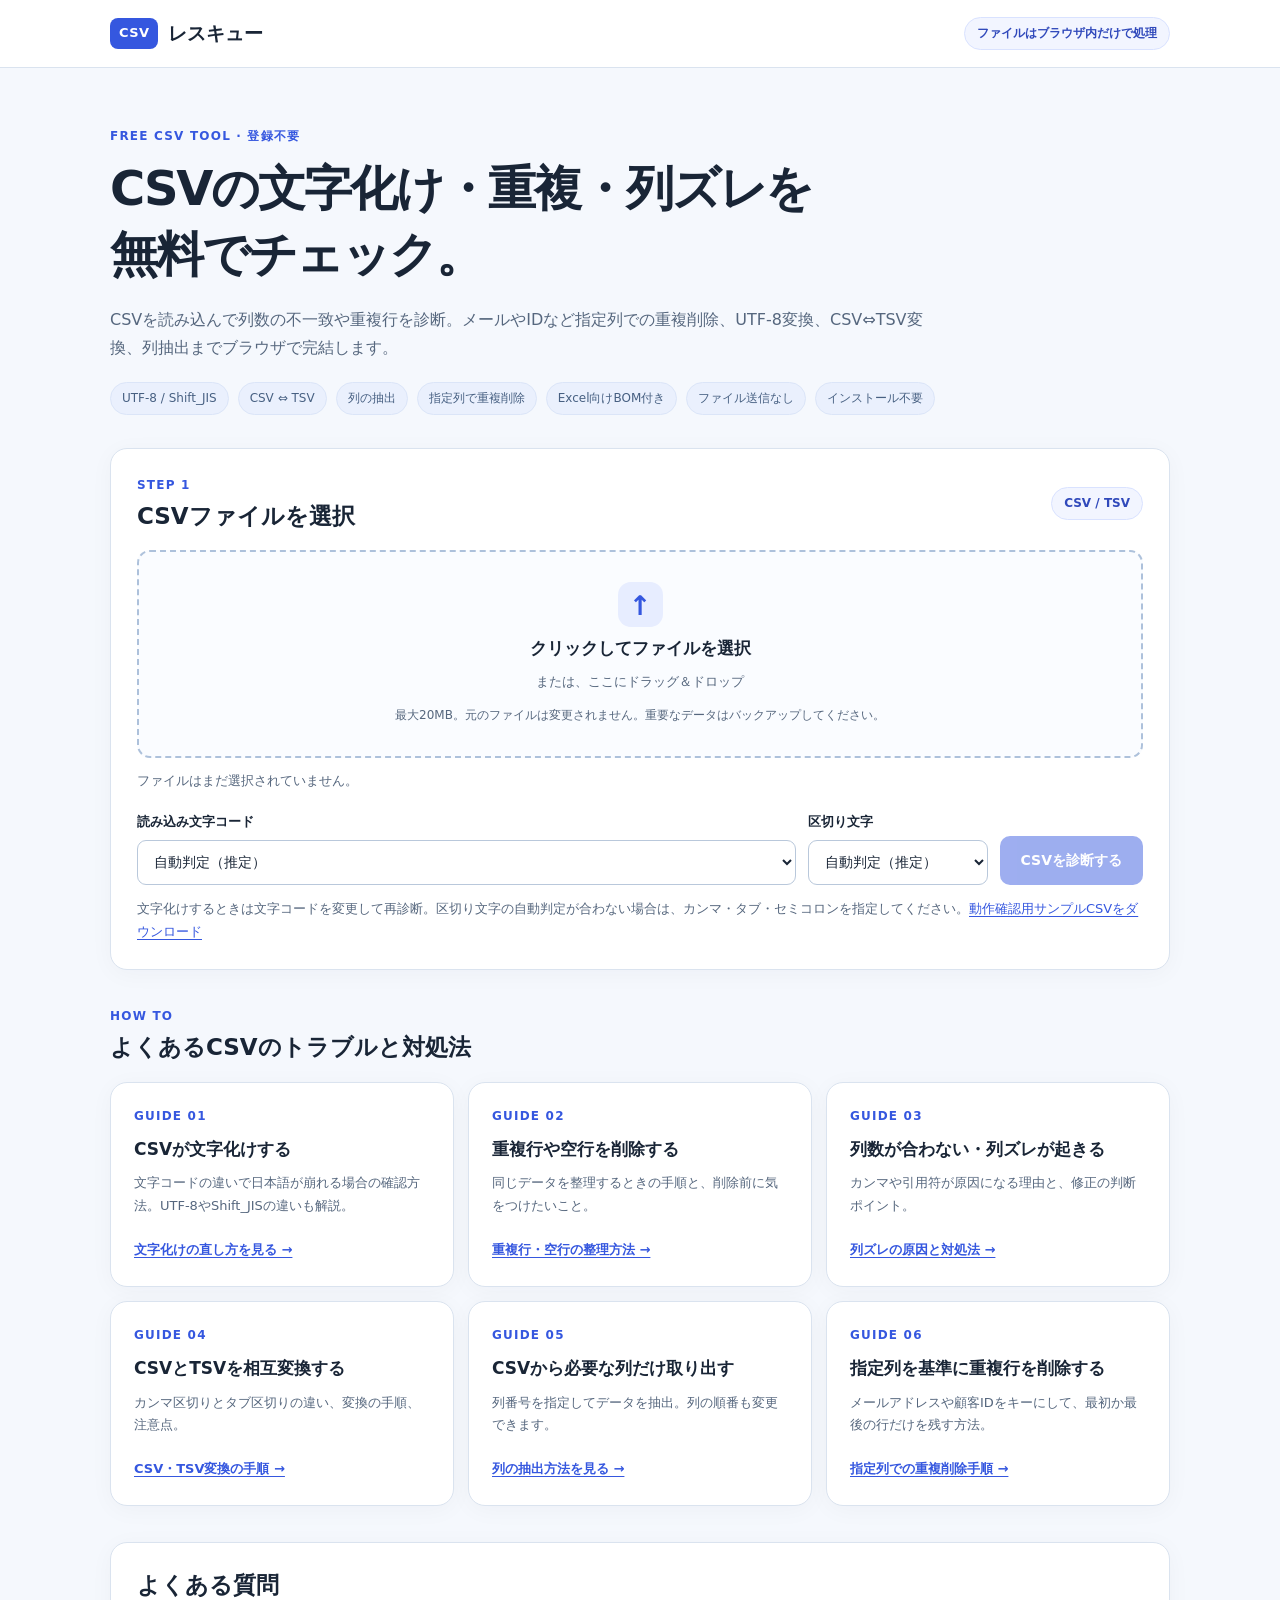
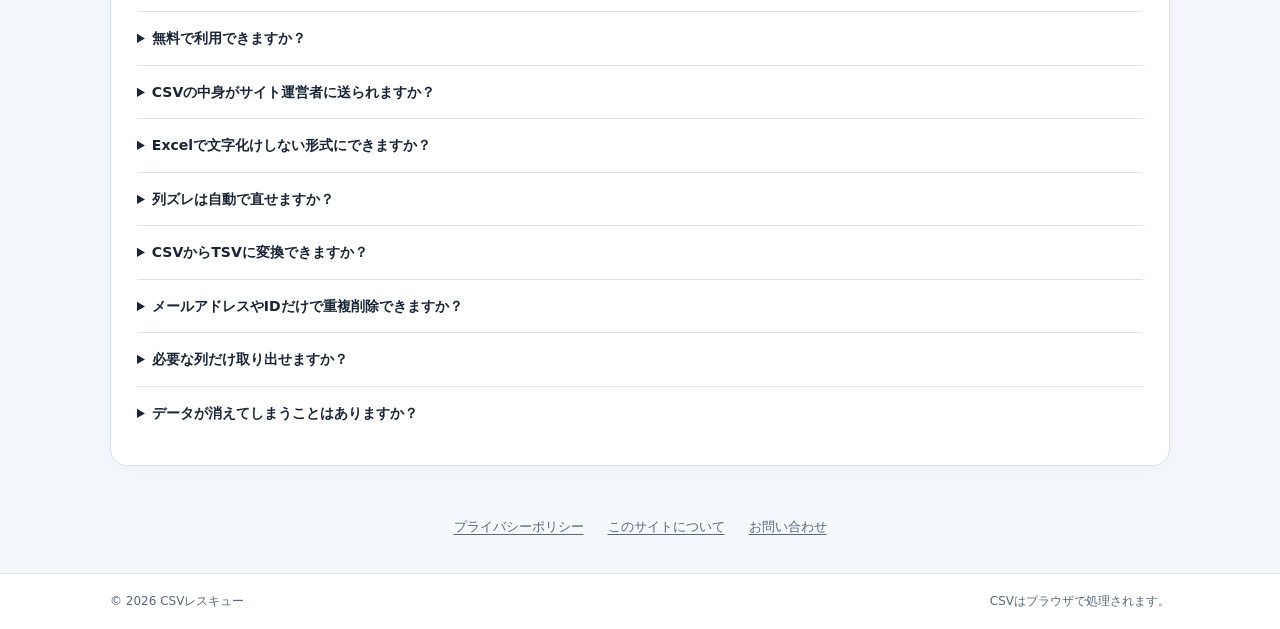
==== commit ad8f1725: "Add files via upload" ====
--- a/index.html
+++ b/index.html
@@ -4,13 +4,13 @@
   <meta charset="utf-8">
   <meta name="google-site-verification" content="HZnUxog8przKs9VoNvuB1iZb7_eibFiq6W2No1t0T0g">
   <meta name="viewport" content="width=device-width, initial-scale=1">
-  <meta name="description" content="無料CSV診断・変換ツール。文字化けの確認、重複行削除、CSVとTSVの変換、必要な列の抽出がブラウザ内で可能。UTF-8（BOM付き）保存にも対応。">
+  <meta name="description" content="無料CSV診断・変換ツール。メール・IDなど指定した列を基準に重複行を削除。CSV・TSV変換、文字化け確認、列抽出もブラウザで完結。">
   <meta property="og:type" content="website">
-  <meta property="og:title" content="CSVレスキュー｜無料CSV診断・文字化け対策・重複削除">
+  <meta property="og:title" content="CSVレスキュー｜指定列の重複削除・文字化け対策・CSV変換">
   <meta property="og:description" content="CSVファイルをアップロードせずブラウザでチェック・変換。文字コード変換、重複・空行の整理に。">
   <meta property="og:url" content="https://csv-rescue-tool.pages.dev/">
   <link rel="canonical" href="https://csv-rescue-tool.pages.dev/">
-  <title>CSVレスキュー｜CSV・TSV変換、文字化け確認、列抽出を無料で</title>
+  <title>CSVレスキュー｜指定列の重複削除・文字化け確認・CSV変換を無料で</title>
   <!-- Google AdSense: 既存の審査用パブリッシャーIDを維持 -->
   <script async src="https://pagead2.googlesyndication.com/pagead/js/adsbygoogle.js?client=ca-pub-9713647473376060" crossorigin="anonymous"></script>
   <link rel="stylesheet" href="style.css">
@@ -27,8 +27,8 @@
     <section class="hero">
       <p class="eyebrow">FREE CSV TOOL · 登録不要</p>
       <h1>CSVの文字化け・重複・列ズレを<br class="desktop-break">無料でチェック。</h1>
-      <p class="hero-copy">CSVを読み込んで列数の不一致、重複行、空の見出しなどを診断。UTF-8変換・CSV⇔TSV変換・必要な列だけの抽出も、このページで完結します。</p>
-      <div class="hero-tags"><span>UTF-8 / Shift_JIS</span><span>CSV ⇔ TSV</span><span>列の抽出</span><span>Excel向けBOM付き</span><span>ファイル送信なし</span><span>インストール不要</span></div>
+      <p class="hero-copy">CSVを読み込んで列数の不一致や重複行を診断。メールやIDなど指定列での重複削除、UTF-8変換、CSV⇔TSV変換、列抽出までブラウザで完結します。</p>
+      <div class="hero-tags"><span>UTF-8 / Shift_JIS</span><span>CSV ⇔ TSV</span><span>列の抽出</span><span>指定列で重複削除</span><span>Excel向けBOM付き</span><span>ファイル送信なし</span><span>インストール不要</span></div>
     </section>
 
     <section class="panel upload-panel" aria-labelledby="upload-title">
@@ -67,7 +67,28 @@
             <span class="hint" id="column-selection-help">空欄なら全列を出力。見出し行の左から1列目・2列目…と数え、指定した順に抽出します。</span>
           </div>
           <label class="checkbox-line"><input type="checkbox" id="trim-cells"> セル前後の空白を削除する</label>
-          <label class="checkbox-line"><input type="checkbox" id="remove-duplicates"> 完全一致する重複行を削除する</label>
+          <section class="dedupe-control" aria-labelledby="dedupe-title">
+            <label class="checkbox-line dedupe-enable" id="dedupe-title"><input type="checkbox" id="remove-duplicates"> 重複したデータ行を削除する</label>
+            <div class="dedupe-options" id="dedupe-options">
+              <div class="field">
+                <label for="dedupe-mode">重複の判定方法</label>
+                <select id="dedupe-mode" aria-describedby="dedupe-help">
+                  <option value="all">行全体が完全一致</option>
+                  <option value="columns">指定した列の値が一致</option>
+                </select>
+              </div>
+              <div class="field column-extract-field hidden" id="dedupe-column-field">
+                <label for="dedupe-columns">重複判定に使う列番号</label>
+                <input type="text" id="dedupe-columns" placeholder="例：3 または 1,3" inputmode="text" autocomplete="off" spellcheck="false" aria-describedby="dedupe-help">
+              </div>
+              <div class="field">
+                <label for="dedupe-keep">重複が見つかったときに残す行</label>
+                <select id="dedupe-keep"><option value="first">最初に出てきた行</option><option value="last">最後に出てきた行</option></select>
+              </div>
+              <p class="hint" id="dedupe-help">列番号は元のCSVの見出しを左から数えます。指定列がすべて空欄の行は誤削除を避けるため残します。判定後に列抽出を行います。<a href="sample-dedupe.csv" download>指定列での重複削除を試すサンプルCSV</a></p>
+              <p class="dedupe-preview" id="dedupe-preview" aria-live="polite"></p>
+            </div>
+          </section>
           <label class="checkbox-line"><input type="checkbox" id="remove-empty-rows"> 空白だけのデータ行を削除する</label>
           <label class="checkbox-line"><input type="checkbox" id="remove-empty-columns"> すべてのデータ行で空の列を削除する</label>
           <label class="checkbox-line"><input type="checkbox" id="fix-headers"> 空白・重複している見出しを補正する</label>
@@ -76,7 +97,7 @@
           <p id="export-summary" class="export-summary" aria-live="polite"></p>
           <button id="download-btn" class="button primary">CSVをダウンロード</button>
         </div>
-        <p class="hint">列が多すぎる行や、データの意味を推測しないと直せない列ズレは自動修復しません。列抽出は指定列以外を出力しないため、結果の確認が必要です。数式保護は値を書き換えるので必要時だけ有効にしてください。</p>
+        <p class="hint">指定列での重複削除は、その列の値が同じ別人・別取引も削除対象になります。出力予定の削除件数を確認し、元CSVを保管してください。空欄キーの行は残します。列が多すぎる行や複雑な列ズレは自動修復できません。数式保護は値を書き換えるので必要時だけ有効にしてください。</p>
       </section>
     </section>
 
@@ -88,6 +109,7 @@
         <article class="panel guide-card"><p class="step-label">GUIDE 03</p><h3>列数が合わない・列ズレが起きる</h3><p>カンマや引用符が原因になる理由と、修正の判断ポイント。</p><a href="csv-columns.html">列ズレの原因と対処法 →</a></article>
         <article class="panel guide-card"><p class="step-label">GUIDE 04</p><h3>CSVとTSVを相互変換する</h3><p>カンマ区切りとタブ区切りの違い、変換の手順、注意点。</p><a href="csv-to-tsv.html">CSV・TSV変換の手順 →</a></article>
         <article class="panel guide-card"><p class="step-label">GUIDE 05</p><h3>CSVから必要な列だけ取り出す</h3><p>列番号を指定してデータを抽出。列の順番も変更できます。</p><a href="csv-extract-columns.html">列の抽出方法を見る →</a></article>
+        <article class="panel guide-card"><p class="step-label">GUIDE 06</p><h3>指定列を基準に重複行を削除する</h3><p>メールアドレスや顧客IDをキーにして、最初か最後の行だけを残す方法。</p><a href="csv-dedupe-by-column.html">指定列での重複削除手順 →</a></article>
       </div>
     </section>
 
@@ -97,6 +119,7 @@
       <details><summary>Excelで文字化けしない形式にできますか？</summary><p>UTF-8（BOM付き）のダウンロードを試してください。ただし、Excelの環境やファイルの内容によって挙動は異なります。</p></details>
       <details><summary>列ズレは自動で直せますか？</summary><p>列数の不一致を検出し、短い行の末尾への空欄追加は選べます。ただし、値が本来どの列に属するかは判定できないため、複雑な列ズレは元データを確認して修正してください。</p></details>
       <details><summary>CSVからTSVに変換できますか？</summary><p>はい。「出力するファイル形式」で「TSV（タブ区切り）」を選んで保存できます。TSVからCSVへの変換にも対応しています。</p></details>
+      <details><summary>メールアドレスやIDだけで重複削除できますか？</summary><p>はい。「重複したデータ行を削除する」にチェックし、「指定した列の値が一致」を選んで列番号を指定してください。どの行を残すかも選択できます。指定列がすべて空欄の行は削除しません。別人・別取引が同じキーを持つ場合もあるので、結果を確認してください。</p></details>
       <details><summary>必要な列だけ取り出せますか？</summary><p>はい。診断後の「抽出したい列番号」に「1,3」などを入力すると1列目と3列目だけを出力できます。順番の指定も可能です。データの欠落を避けるため、出力結果を必ず確認してください。</p></details>
       <details><summary>データが消えてしまうことはありますか？</summary><p>元ファイル自体は書き換えません。ただし、削除・補正の項目を選んで出力すると結果のCSVの内容が変わります。元ファイルを保管し、出力後に内容を確認してください。</p></details>
     </section>
--- a/style.css
+++ b/style.css
@@ -9,3 +9,15 @@
 .column-extract-field .hint{margin:0}
 .export-summary.invalid{background:#fff1f1;color:#9e2b26;border-color:#eab1aa}
 @media(min-width:761px){.guide-grid{grid-template-columns:repeat(3,minmax(0,1fr))}}
+
+/* v4: 重複判定列と残す行の選択 */
+.dedupe-control{grid-column:1/-1;border:1px solid #cdd9ee;border-radius:12px;background:#f8fbff;padding:17px;display:grid;gap:13px}
+.dedupe-enable{font-weight:800;font-size:15px;color:#263c66}
+.dedupe-options{display:grid;grid-template-columns:1fr 1fr;gap:12px 18px;align-items:start}
+.dedupe-options .column-extract-field{grid-column:1/-1;max-width:570px}
+.dedupe-options .hint,.dedupe-preview{grid-column:1/-1;margin:0;font-size:12px;line-height:1.6}
+.dedupe-preview{font-weight:750;color:#294b80}
+.dedupe-options.is-inactive{opacity:.57}
+.dedupe-options select{width:100%}
+.dedupe-options input[type=text]{width:100%;min-height:45px;font:inherit;font-size:14px;border:1px solid #b9c8db;border-radius:9px;padding:9px 12px;color:var(--ink)}
+@media(max-width:760px){.dedupe-options{grid-template-columns:1fr}.dedupe-control{padding:14px}}
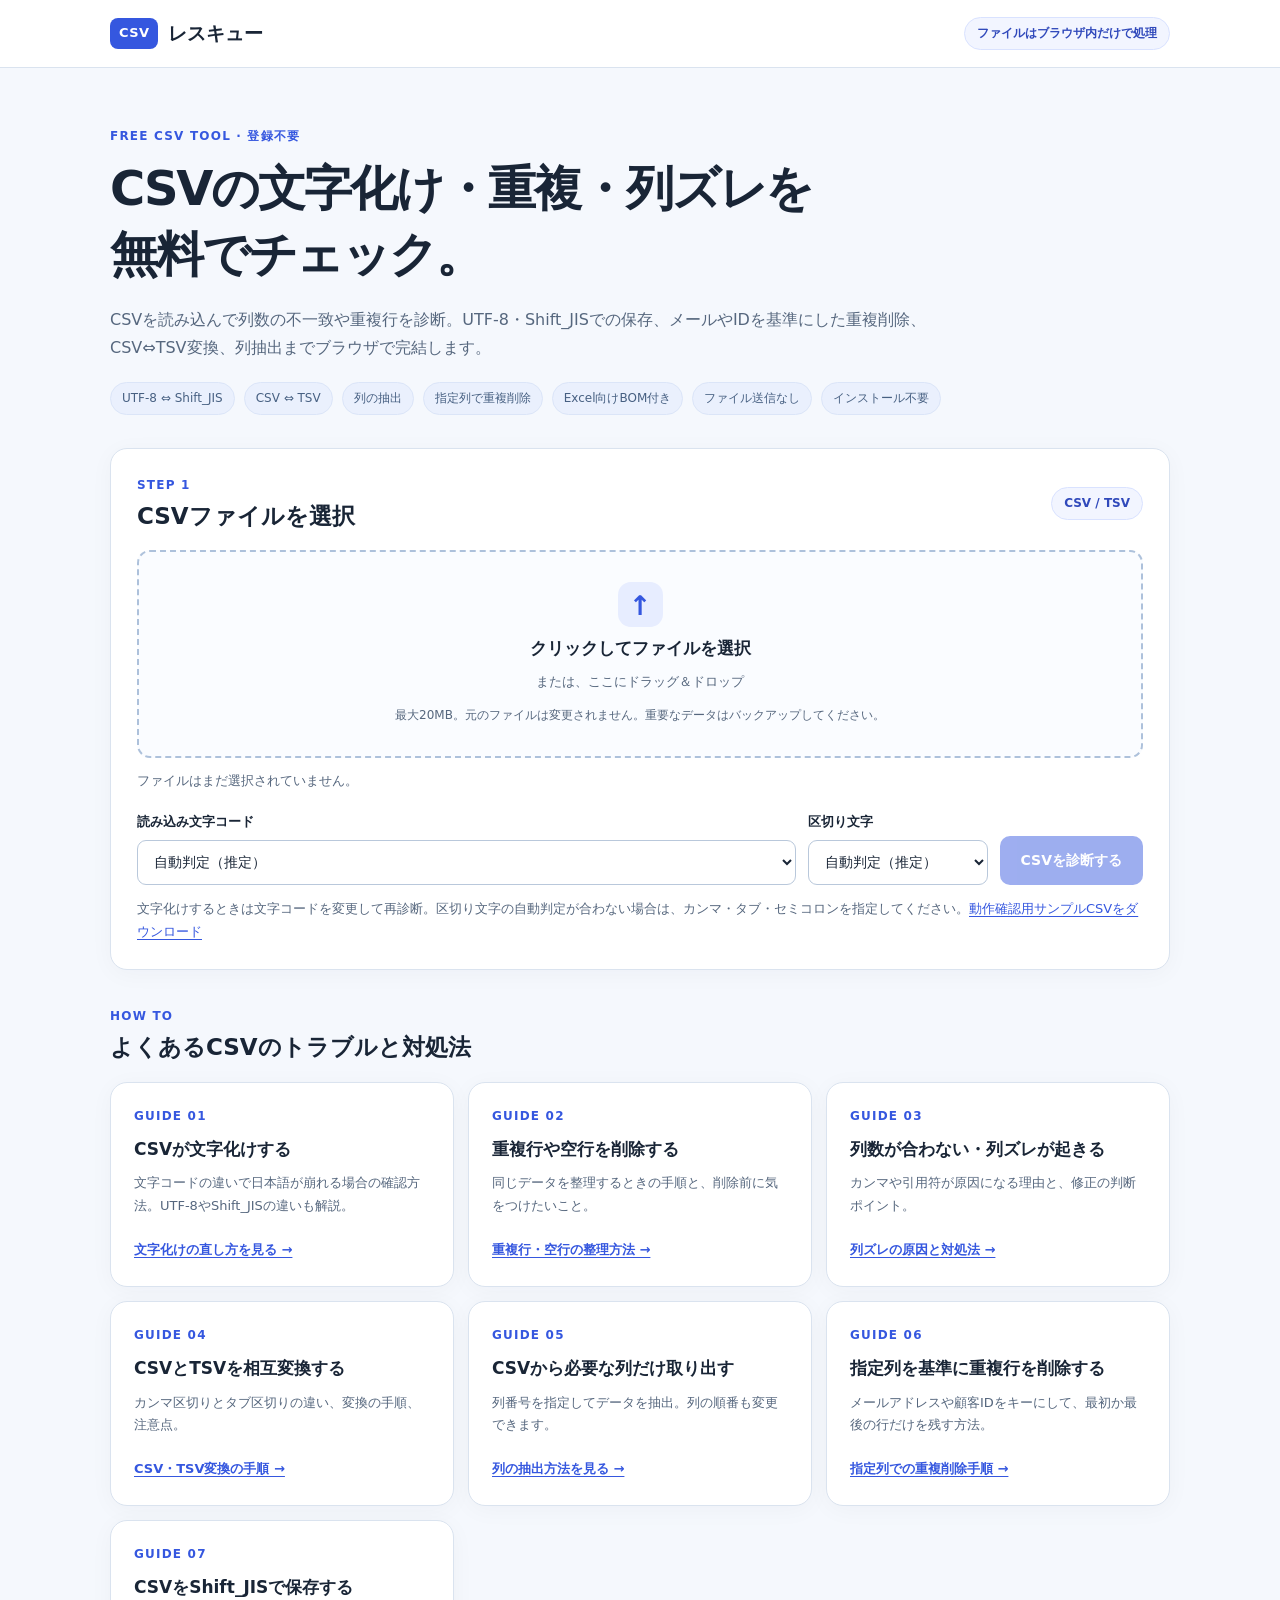
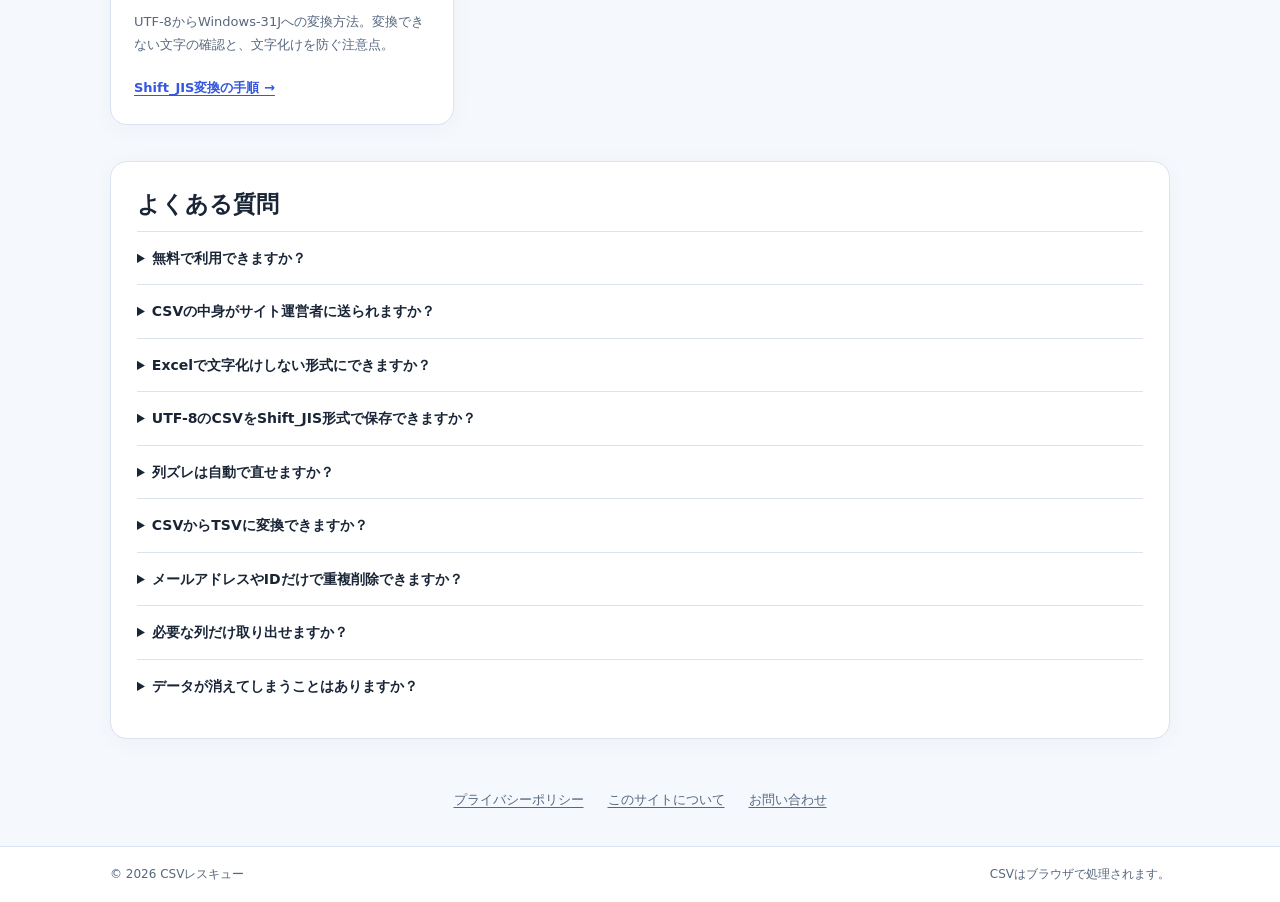
==== commit 547e13f6: "Add files via upload" ====
--- a/index.html
+++ b/index.html
@@ -4,13 +4,13 @@
   <meta charset="utf-8">
   <meta name="google-site-verification" content="HZnUxog8przKs9VoNvuB1iZb7_eibFiq6W2No1t0T0g">
   <meta name="viewport" content="width=device-width, initial-scale=1">
-  <meta name="description" content="無料CSV診断・変換ツール。メール・IDなど指定した列を基準に重複行を削除。CSV・TSV変換、文字化け確認、列抽出もブラウザで完結。">
+  <meta name="description" content="無料のCSV文字コード変換ツール。UTF-8とShift_JIS（Windows-31J）で保存。変換できない文字を検出し、重複削除・列抽出・CSV／TSV変換もブラウザで完結。">
   <meta property="og:type" content="website">
-  <meta property="og:title" content="CSVレスキュー｜指定列の重複削除・文字化け対策・CSV変換">
+  <meta property="og:title" content="CSVレスキュー｜Shift_JIS変換・重複削除・文字化け対策">
   <meta property="og:description" content="CSVファイルをアップロードせずブラウザでチェック・変換。文字コード変換、重複・空行の整理に。">
   <meta property="og:url" content="https://csv-rescue-tool.pages.dev/">
   <link rel="canonical" href="https://csv-rescue-tool.pages.dev/">
-  <title>CSVレスキュー｜指定列の重複削除・文字化け確認・CSV変換を無料で</title>
+  <title>CSVレスキュー｜CSVをShift_JIS・UTF-8に変換・重複削除を無料で</title>
   <!-- Google AdSense: 既存の審査用パブリッシャーIDを維持 -->
   <script async src="https://pagead2.googlesyndication.com/pagead/js/adsbygoogle.js?client=ca-pub-9713647473376060" crossorigin="anonymous"></script>
   <link rel="stylesheet" href="style.css">
@@ -27,8 +27,8 @@
     <section class="hero">
       <p class="eyebrow">FREE CSV TOOL · 登録不要</p>
       <h1>CSVの文字化け・重複・列ズレを<br class="desktop-break">無料でチェック。</h1>
-      <p class="hero-copy">CSVを読み込んで列数の不一致や重複行を診断。メールやIDなど指定列での重複削除、UTF-8変換、CSV⇔TSV変換、列抽出までブラウザで完結します。</p>
-      <div class="hero-tags"><span>UTF-8 / Shift_JIS</span><span>CSV ⇔ TSV</span><span>列の抽出</span><span>指定列で重複削除</span><span>Excel向けBOM付き</span><span>ファイル送信なし</span><span>インストール不要</span></div>
+      <p class="hero-copy">CSVを読み込んで列数の不一致や重複行を診断。UTF-8・Shift_JISでの保存、メールやIDを基準にした重複削除、CSV⇔TSV変換、列抽出までブラウザで完結します。</p>
+      <div class="hero-tags"><span>UTF-8 ⇔ Shift_JIS</span><span>CSV ⇔ TSV</span><span>列の抽出</span><span>指定列で重複削除</span><span>Excel向けBOM付き</span><span>ファイル送信なし</span><span>インストール不要</span></div>
     </section>
 
     <section class="panel upload-panel" aria-labelledby="upload-title">
@@ -59,7 +59,13 @@
         <h3 id="download-title">変換・整理してダウンロード</h3>
         <p class="hint before-table">下の項目は任意です。元ファイルは変更されません。出力形式でCSVかTSVを選べます。</p>
         <div class="download-controls">
-          <div class="field"><label for="output-encoding">出力形式</label><select id="output-encoding"><option value="utf-8-bom">UTF-8（BOM付き・Excel向け）</option><option value="utf-8">UTF-8（BOMなし）</option></select></div>
+          <div class="field"><label for="output-encoding">出力文字コード</label><select id="output-encoding"><option value="utf-8-bom">UTF-8（BOM付き・Excel向け）</option><option value="utf-8">UTF-8（BOMなし）</option><option value="shift_jis">Shift_JIS（Windows-31J / CP932）</option></select></div>
+          <div class="sjis-options hidden" id="sjis-options">
+            <p class="hint">Shift_JIS（Windows-31J）は日本語の一部の業務ソフト向け。UTF-8の絵文字や一部の異体字はそのまま保存できません。<a href="csv-to-shift-jis.html">変換方法と注意点</a></p>
+            <p id="sjis-warning" class="encoding-warning" role="status" aria-live="polite"></p>
+            <label class="checkbox-line"><input type="checkbox" id="replace-unmappable"> 変換できない文字を「?」に置き換えて保存する（文字情報が失われます）</label>
+            <p class="hint">安全のため、初期状態では置換せずにダウンロードを停止します。元のCSVを保管してください。</p>
+          </div>
           <div class="field"><label for="output-format">出力するファイル形式</label><select id="output-format"><option value="csv">CSV（カンマ区切り）</option><option value="tsv">TSV（タブ区切り）</option></select></div>
           <div class="field column-extract-field">
             <label for="column-selection">抽出したい列番号（任意）</label>
@@ -110,6 +116,7 @@
         <article class="panel guide-card"><p class="step-label">GUIDE 04</p><h3>CSVとTSVを相互変換する</h3><p>カンマ区切りとタブ区切りの違い、変換の手順、注意点。</p><a href="csv-to-tsv.html">CSV・TSV変換の手順 →</a></article>
         <article class="panel guide-card"><p class="step-label">GUIDE 05</p><h3>CSVから必要な列だけ取り出す</h3><p>列番号を指定してデータを抽出。列の順番も変更できます。</p><a href="csv-extract-columns.html">列の抽出方法を見る →</a></article>
         <article class="panel guide-card"><p class="step-label">GUIDE 06</p><h3>指定列を基準に重複行を削除する</h3><p>メールアドレスや顧客IDをキーにして、最初か最後の行だけを残す方法。</p><a href="csv-dedupe-by-column.html">指定列での重複削除手順 →</a></article>
+        <article class="panel guide-card"><p class="step-label">GUIDE 07</p><h3>CSVをShift_JISで保存する</h3><p>UTF-8からWindows-31Jへの変換方法。変換できない文字の確認と、文字化けを防ぐ注意点。</p><a href="csv-to-shift-jis.html">Shift_JIS変換の手順 →</a></article>
       </div>
     </section>
 
@@ -117,6 +124,7 @@
       <details><summary>無料で利用できますか？</summary><p>はい。現時点の診断・変換機能は登録不要で無料です。</p></details>
       <details><summary>CSVの中身がサイト運営者に送られますか？</summary><p>いいえ。このツールのファイル読み込み・診断・変換はブラウザで行い、ファイルの内容を運営者のサーバーへ送る機能はありません。ページ表示に必要な通常の通信は発生します。</p></details>
       <details><summary>Excelで文字化けしない形式にできますか？</summary><p>UTF-8（BOM付き）のダウンロードを試してください。ただし、Excelの環境やファイルの内容によって挙動は異なります。</p></details>
+      <details><summary>UTF-8のCSVをShift_JIS形式で保存できますか？</summary><p>はい。出力文字コードで「Shift_JIS（Windows-31J / CP932）」を選択してください。変換できない文字がある場合は件数を表示し、初期状態ではダウンロードを止めます。「?」への置換を選ぶとデータが変わるため、元のCSVを保管して内容を確認してください。</p></details>
       <details><summary>列ズレは自動で直せますか？</summary><p>列数の不一致を検出し、短い行の末尾への空欄追加は選べます。ただし、値が本来どの列に属するかは判定できないため、複雑な列ズレは元データを確認して修正してください。</p></details>
       <details><summary>CSVからTSVに変換できますか？</summary><p>はい。「出力するファイル形式」で「TSV（タブ区切り）」を選んで保存できます。TSVからCSVへの変換にも対応しています。</p></details>
       <details><summary>メールアドレスやIDだけで重複削除できますか？</summary><p>はい。「重複したデータ行を削除する」にチェックし、「指定した列の値が一致」を選んで列番号を指定してください。どの行を残すかも選択できます。指定列がすべて空欄の行は削除しません。別人・別取引が同じキーを持つ場合もあるので、結果を確認してください。</p></details>
--- a/style.css
+++ b/style.css
@@ -21,3 +21,11 @@
 .dedupe-options select{width:100%}
 .dedupe-options input[type=text]{width:100%;min-height:45px;font:inherit;font-size:14px;border:1px solid #b9c8db;border-radius:9px;padding:9px 12px;color:var(--ink)}
 @media(max-width:760px){.dedupe-options{grid-template-columns:1fr}.dedupe-control{padding:14px}}
+
+/* v5: Shift_JIS / Windows-31J出力の安全確認 */
+.sjis-options{grid-column:1/-1;border:1px solid #cdd9ee;border-radius:12px;background:#f8fbff;padding:16px;display:grid;gap:10px}
+.sjis-options>.hint{margin:0}
+.encoding-warning{margin:0;padding:11px 13px;border-radius:9px;background:#eaf7f0;color:#17613e;border:1px solid #c8e5d5;font-size:13px;line-height:1.65;font-weight:700;overflow-wrap:anywhere}
+.encoding-warning:empty{display:none}
+.encoding-warning.has-unmappable{background:#fff5e7;color:#814c0b;border-color:#efcf9b}
+.sjis-options .checkbox-line{font-weight:700}
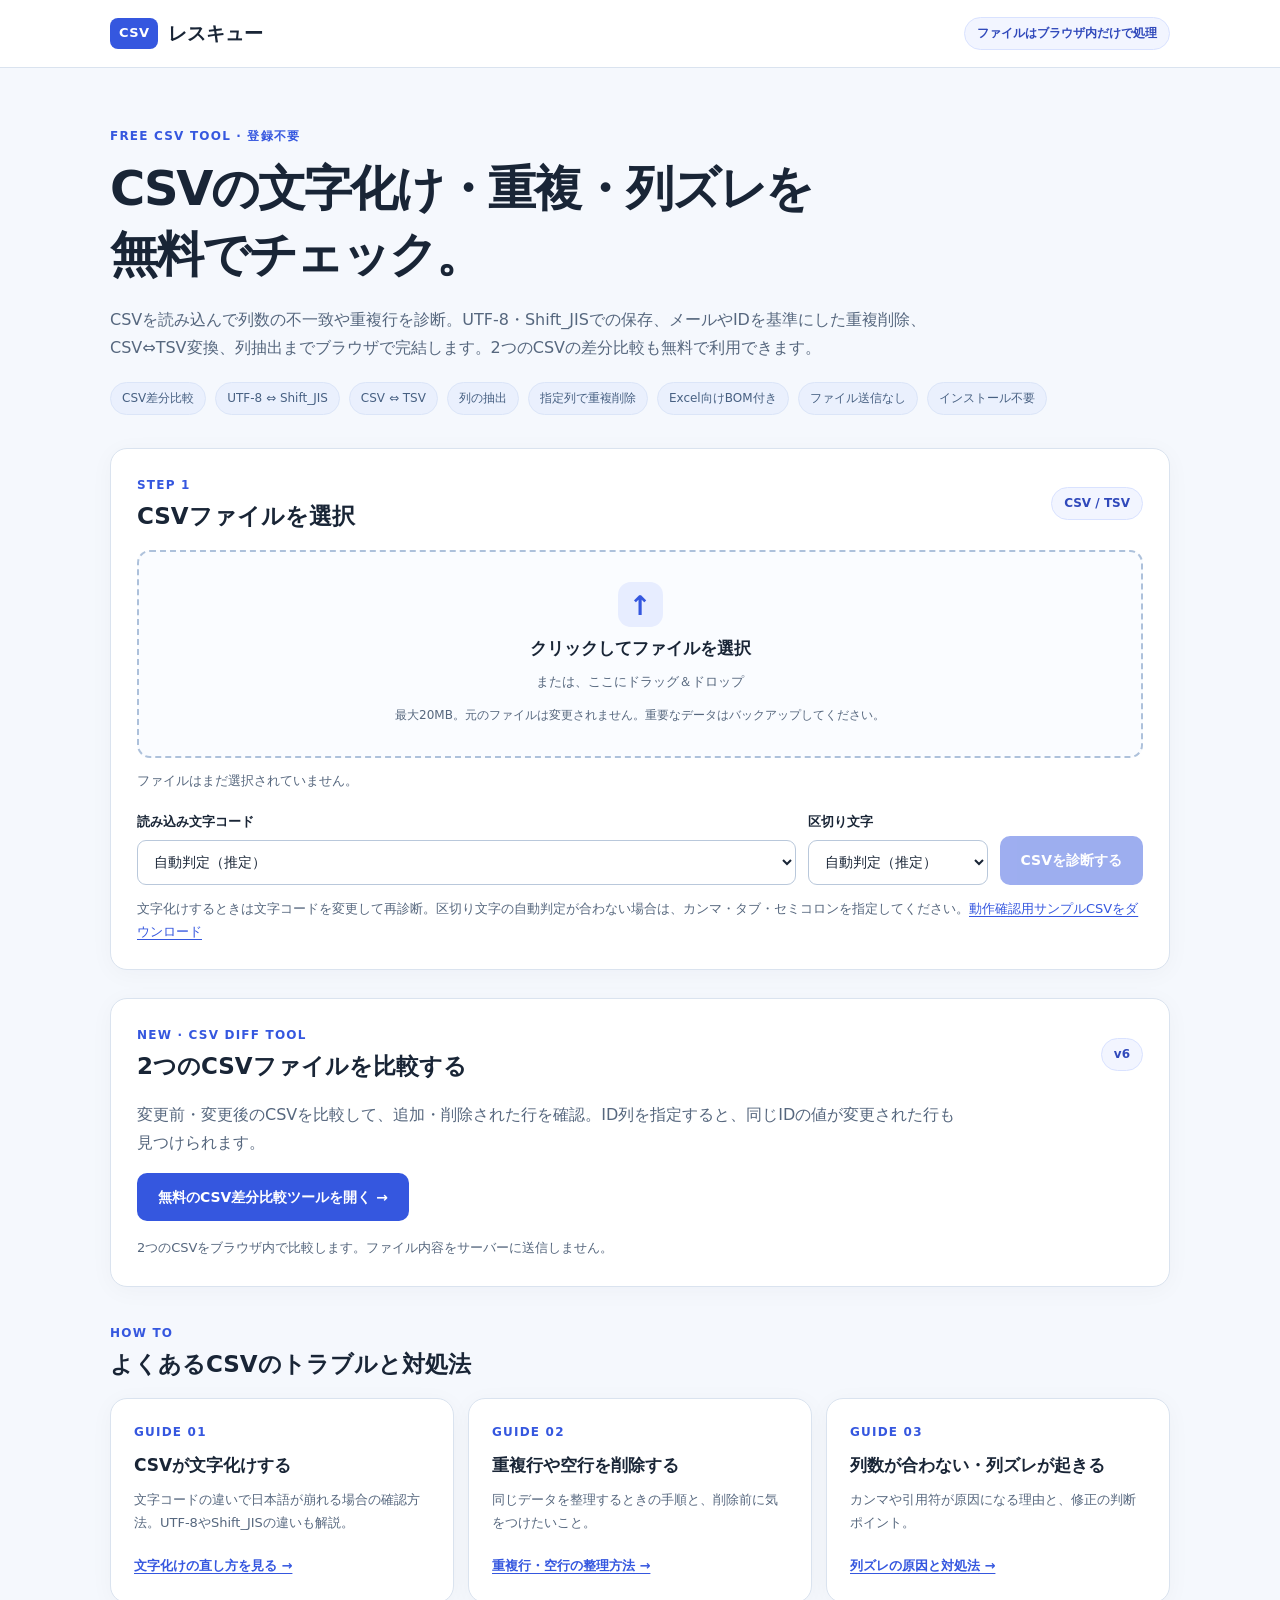
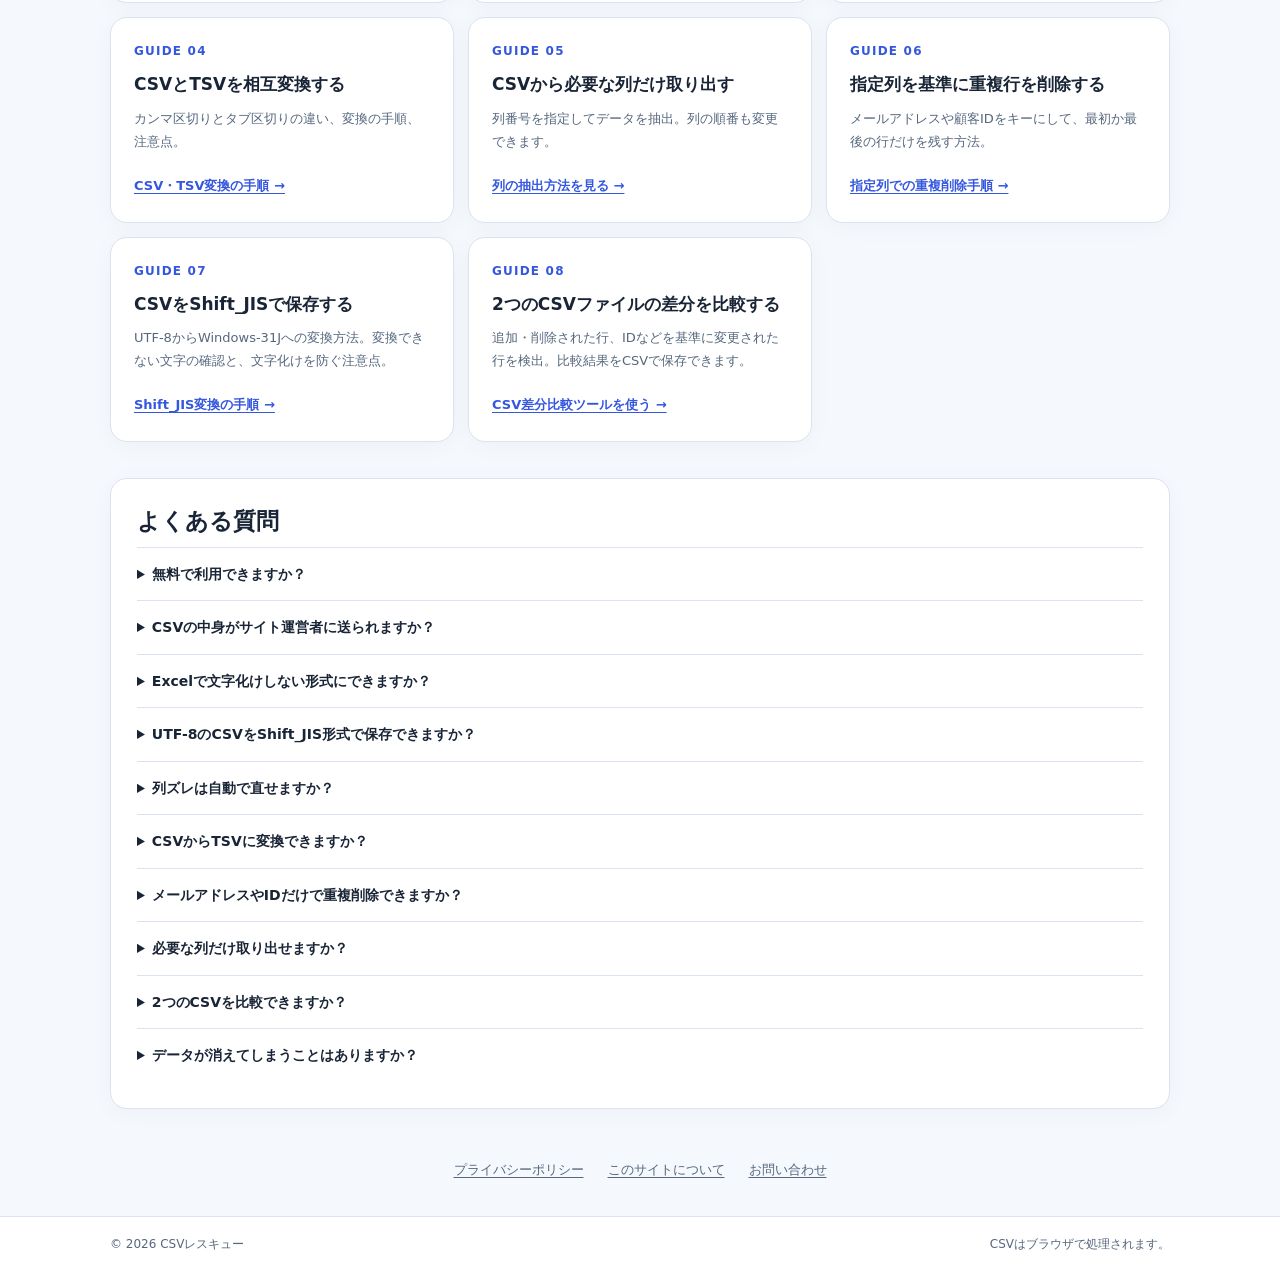
==== commit 37016fb8: "Add files via upload" ====
--- a/index.html
+++ b/index.html
@@ -27,8 +27,8 @@
     <section class="hero">
       <p class="eyebrow">FREE CSV TOOL · 登録不要</p>
       <h1>CSVの文字化け・重複・列ズレを<br class="desktop-break">無料でチェック。</h1>
-      <p class="hero-copy">CSVを読み込んで列数の不一致や重複行を診断。UTF-8・Shift_JISでの保存、メールやIDを基準にした重複削除、CSV⇔TSV変換、列抽出までブラウザで完結します。</p>
-      <div class="hero-tags"><span>UTF-8 ⇔ Shift_JIS</span><span>CSV ⇔ TSV</span><span>列の抽出</span><span>指定列で重複削除</span><span>Excel向けBOM付き</span><span>ファイル送信なし</span><span>インストール不要</span></div>
+      <p class="hero-copy">CSVを読み込んで列数の不一致や重複行を診断。UTF-8・Shift_JISでの保存、メールやIDを基準にした重複削除、CSV⇔TSV変換、列抽出までブラウザで完結します。2つのCSVの差分比較も無料で利用できます。</p>
+      <div class="hero-tags"><span>CSV差分比較</span><span>UTF-8 ⇔ Shift_JIS</span><span>CSV ⇔ TSV</span><span>列の抽出</span><span>指定列で重複削除</span><span>Excel向けBOM付き</span><span>ファイル送信なし</span><span>インストール不要</span></div>
     </section>
 
     <section class="panel upload-panel" aria-labelledby="upload-title">
@@ -107,6 +107,13 @@
       </section>
     </section>
 
+    <section class="panel compare-promo" aria-labelledby="compare-promo-title">
+      <div class="section-heading"><div><p class="step-label">NEW · CSV DIFF TOOL</p><h2 id="compare-promo-title">2つのCSVファイルを比較する</h2></div><span class="file-badge">v6</span></div>
+      <p class="hero-copy">変更前・変更後のCSVを比較して、追加・削除された行を確認。ID列を指定すると、同じIDの値が変更された行も見つけられます。</p>
+      <p><a class="button primary" href="csv-compare.html" style="display:inline-block;text-decoration:none">無料のCSV差分比較ツールを開く →</a></p>
+      <p class="hint">2つのCSVをブラウザ内で比較します。ファイル内容をサーバーに送信しません。</p>
+    </section>
+
     <section class="section-guides" aria-labelledby="guides-title">
       <div class="section-heading"><div><p class="step-label">HOW TO</p><h2 id="guides-title">よくあるCSVのトラブルと対処法</h2></div></div>
       <div class="guide-grid">
@@ -117,6 +124,7 @@
         <article class="panel guide-card"><p class="step-label">GUIDE 05</p><h3>CSVから必要な列だけ取り出す</h3><p>列番号を指定してデータを抽出。列の順番も変更できます。</p><a href="csv-extract-columns.html">列の抽出方法を見る →</a></article>
         <article class="panel guide-card"><p class="step-label">GUIDE 06</p><h3>指定列を基準に重複行を削除する</h3><p>メールアドレスや顧客IDをキーにして、最初か最後の行だけを残す方法。</p><a href="csv-dedupe-by-column.html">指定列での重複削除手順 →</a></article>
         <article class="panel guide-card"><p class="step-label">GUIDE 07</p><h3>CSVをShift_JISで保存する</h3><p>UTF-8からWindows-31Jへの変換方法。変換できない文字の確認と、文字化けを防ぐ注意点。</p><a href="csv-to-shift-jis.html">Shift_JIS変換の手順 →</a></article>
+        <article class="panel guide-card"><p class="step-label">GUIDE 08</p><h3>2つのCSVファイルの差分を比較する</h3><p>追加・削除された行、IDなどを基準に変更された行を検出。比較結果をCSVで保存できます。</p><a href="csv-compare.html">CSV差分比較ツールを使う →</a></article>
       </div>
     </section>
 
@@ -129,6 +137,7 @@
       <details><summary>CSVからTSVに変換できますか？</summary><p>はい。「出力するファイル形式」で「TSV（タブ区切り）」を選んで保存できます。TSVからCSVへの変換にも対応しています。</p></details>
       <details><summary>メールアドレスやIDだけで重複削除できますか？</summary><p>はい。「重複したデータ行を削除する」にチェックし、「指定した列の値が一致」を選んで列番号を指定してください。どの行を残すかも選択できます。指定列がすべて空欄の行は削除しません。別人・別取引が同じキーを持つ場合もあるので、結果を確認してください。</p></details>
       <details><summary>必要な列だけ取り出せますか？</summary><p>はい。診断後の「抽出したい列番号」に「1,3」などを入力すると1列目と3列目だけを出力できます。順番の指定も可能です。データの欠落を避けるため、出力結果を必ず確認してください。</p></details>
+      <details><summary>2つのCSVを比較できますか？</summary><p>はい。<a href="csv-compare.html">CSV差分比較ツール</a>で、追加・削除・変更された行を確認できます。ID列を指定する場合は、キーの重複や空欄がないファイルを使用してください。</p></details>
       <details><summary>データが消えてしまうことはありますか？</summary><p>元ファイル自体は書き換えません。ただし、削除・補正の項目を選んで出力すると結果のCSVの内容が変わります。元ファイルを保管し、出力後に内容を確認してください。</p></details>
     </section>
     <nav class="legal-links" aria-label="サイト情報"><a href="privacy.html">プライバシーポリシー</a><a href="about.html">このサイトについて</a><a href="contact.html">お問い合わせ</a></nav>
--- a/style.css
+++ b/style.css
@@ -29,3 +29,35 @@
 .encoding-warning:empty{display:none}
 .encoding-warning.has-unmappable{background:#fff5e7;color:#814c0b;border-color:#efcf9b}
 .sjis-options .checkbox-line{font-weight:700}
+
+/* v6: 2ファイル差分比較 */
+.compare-hero{padding-bottom:29px}
+.compare-panel{margin-bottom:28px}
+.compare-files{display:grid;grid-template-columns:repeat(2,minmax(0,1fr));gap:15px}
+.compare-file-box{background:#fafcff;border:1px solid var(--line);border-radius:13px;padding:18px;min-width:0}
+.compare-file-box h3{display:flex;align-items:center;gap:9px;font-size:17px;margin:0 0 14px}
+.compare-file-index{display:inline-grid;place-items:center;width:31px;height:31px;border-radius:8px;background:#e5ebff;color:#2645b7;font-size:14px}
+.compare-file-index.after{background:#dcf6eb;color:#096746}
+.compare-file-box>label{display:block;font-size:13px;font-weight:700;margin-bottom:7px}
+.compare-file-box input[type=file]{display:block;width:100%;max-width:100%;font-size:13px;background:#fff;border:1px solid #becde0;border-radius:8px;padding:10px}
+.compare-file-box .hint{overflow-wrap:anywhere}
+.compare-file-options{display:grid;grid-template-columns:1fr 1fr;gap:10px;margin-top:15px}
+.compare-file-options .field{min-width:0}
+.compare-file-options select{width:100%;min-width:0;font-size:12px}
+.compare-sample-links{margin-top:16px}
+.compare-mode{margin-top:19px;padding:20px;background:#f8fbff;box-shadow:none}
+.compare-mode h3{font-size:17px;margin:0 0 11px}
+.compare-radio{display:flex;align-items:flex-start;gap:10px;font-size:14px;cursor:pointer;padding:9px 0}
+.compare-radio input{margin-top:7px;accent-color:var(--blue)}
+.compare-radio strong,.compare-radio small{display:block}
+.compare-radio small{color:var(--muted);font-size:12px;line-height:1.65;margin-top:4px}
+.compare-key-field{max-width:530px;margin:4px 0 13px 28px}
+.compare-key-field input{max-width:160px;min-height:44px;border:1px solid #b9c8db;border-radius:9px;padding:8px 12px}
+.compare-key-field .hint{margin-top:0}
+.compare-go{margin-top:18px}
+.compare-main .article-body{margin-bottom:26px}
+.compare-guide h2:first-child{margin-top:0}
+#compare-table td:nth-child(4),#compare-table td:nth-child(5){max-width:320px;min-width:185px;white-space:nowrap}
+#compare-table td:nth-child(2){max-width:175px}
+@media(max-width:760px){.compare-files{grid-template-columns:1fr}.compare-file-options{grid-template-columns:1fr 1fr}.compare-panel{padding:18px}.compare-go{width:100%}.compare-key-field{margin-left:25px}.compare-main .summary-grid{grid-template-columns:repeat(2,minmax(0,1fr))}}
+@media(max-width:420px){.compare-file-options{grid-template-columns:1fr}}
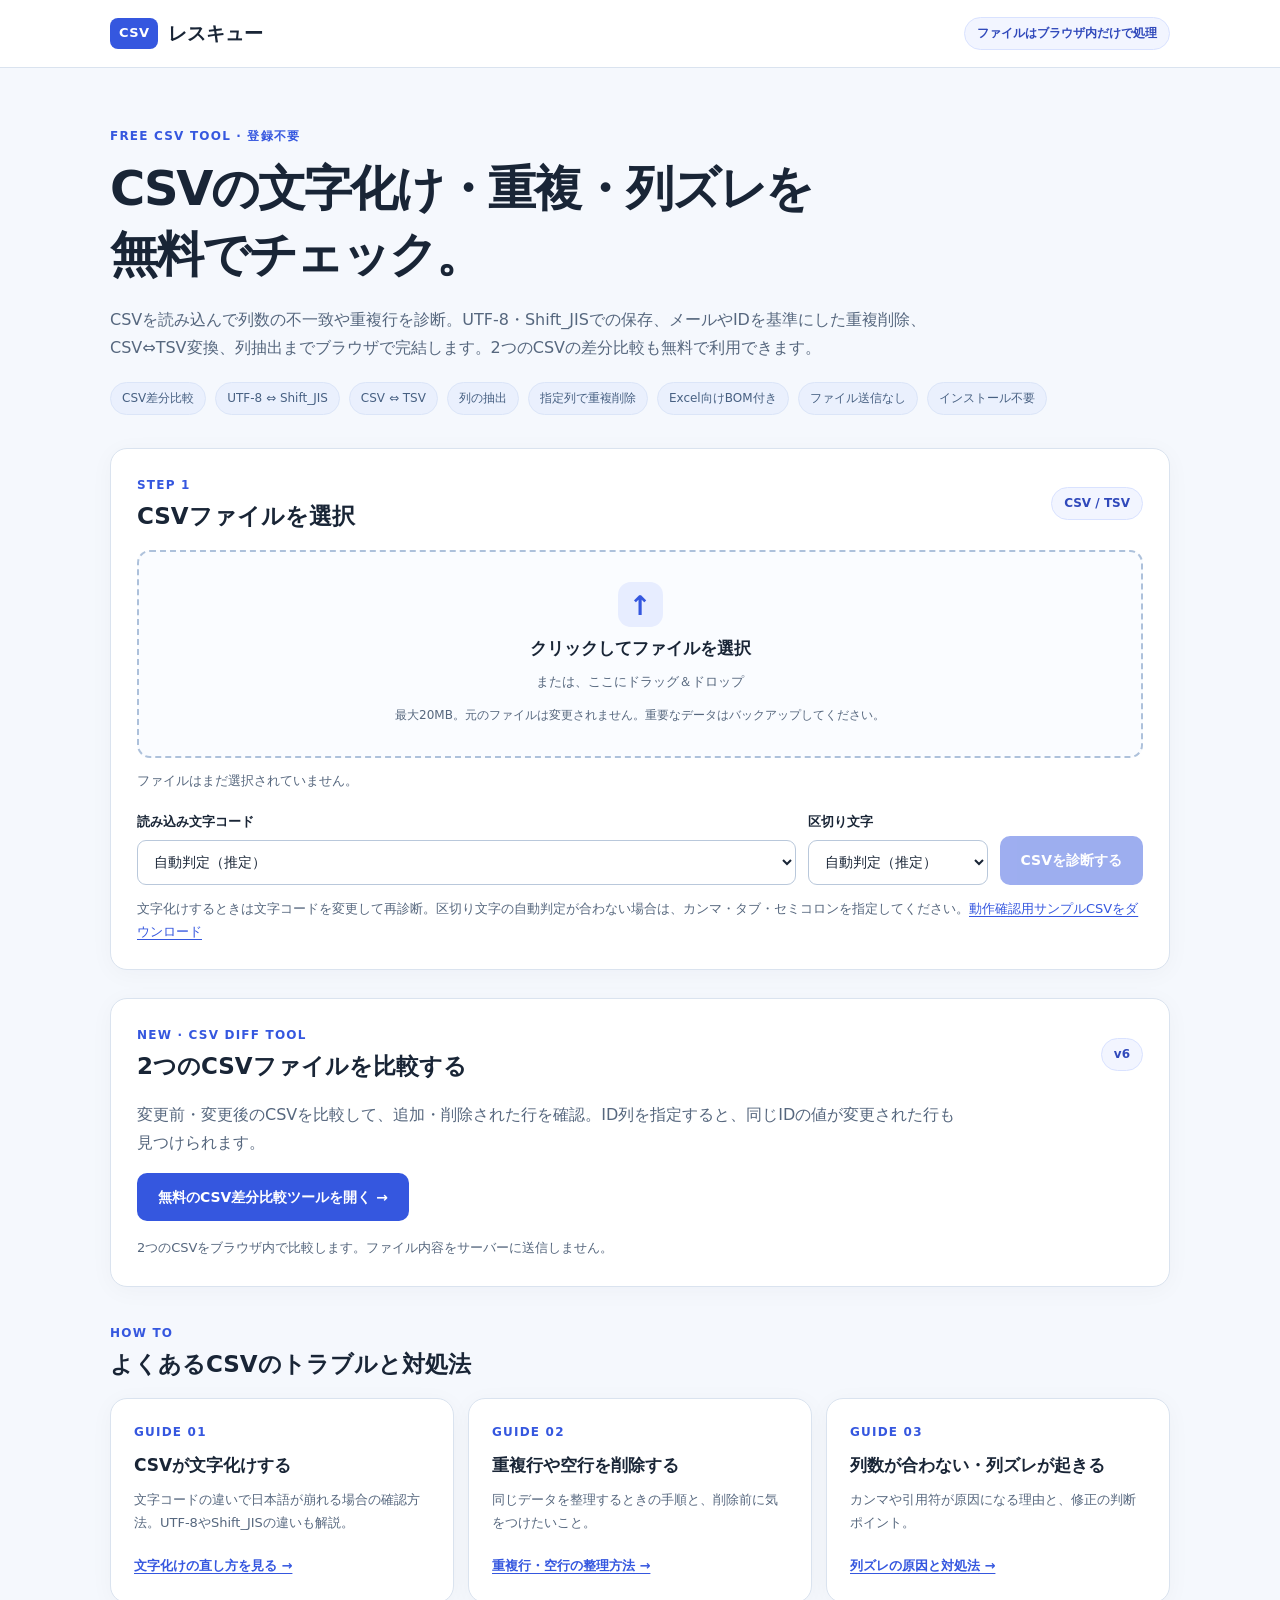
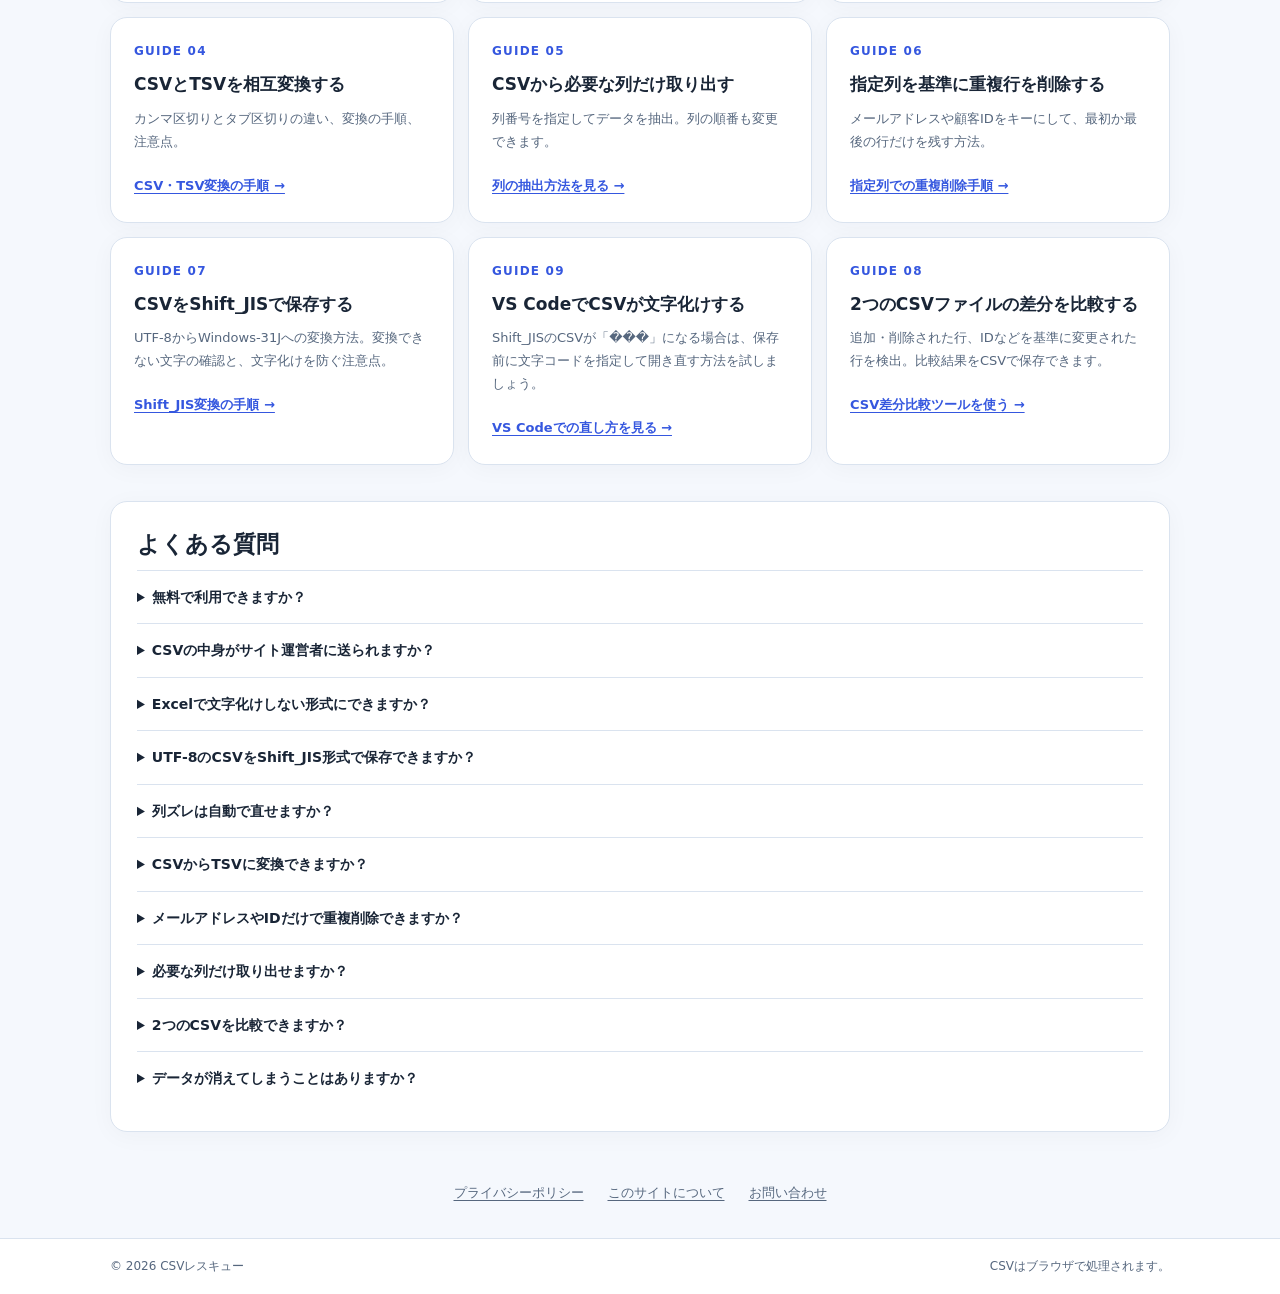
==== commit 8a5e3eb4: "Add files via upload" ====
--- a/index.html
+++ b/index.html
@@ -124,6 +124,7 @@
         <article class="panel guide-card"><p class="step-label">GUIDE 05</p><h3>CSVから必要な列だけ取り出す</h3><p>列番号を指定してデータを抽出。列の順番も変更できます。</p><a href="csv-extract-columns.html">列の抽出方法を見る →</a></article>
         <article class="panel guide-card"><p class="step-label">GUIDE 06</p><h3>指定列を基準に重複行を削除する</h3><p>メールアドレスや顧客IDをキーにして、最初か最後の行だけを残す方法。</p><a href="csv-dedupe-by-column.html">指定列での重複削除手順 →</a></article>
         <article class="panel guide-card"><p class="step-label">GUIDE 07</p><h3>CSVをShift_JISで保存する</h3><p>UTF-8からWindows-31Jへの変換方法。変換できない文字の確認と、文字化けを防ぐ注意点。</p><a href="csv-to-shift-jis.html">Shift_JIS変換の手順 →</a></article>
+        <article class="panel guide-card"><p class="step-label">GUIDE 09</p><h3>VS CodeでCSVが文字化けする</h3><p>Shift_JISのCSVが「���」になる場合は、保存前に文字コードを指定して開き直す方法を試しましょう。</p><a href="vscode-shift-jis.html">VS Codeでの直し方を見る →</a></article>
         <article class="panel guide-card"><p class="step-label">GUIDE 08</p><h3>2つのCSVファイルの差分を比較する</h3><p>追加・削除された行、IDなどを基準に変更された行を検出。比較結果をCSVで保存できます。</p><a href="csv-compare.html">CSV差分比較ツールを使う →</a></article>
       </div>
     </section>
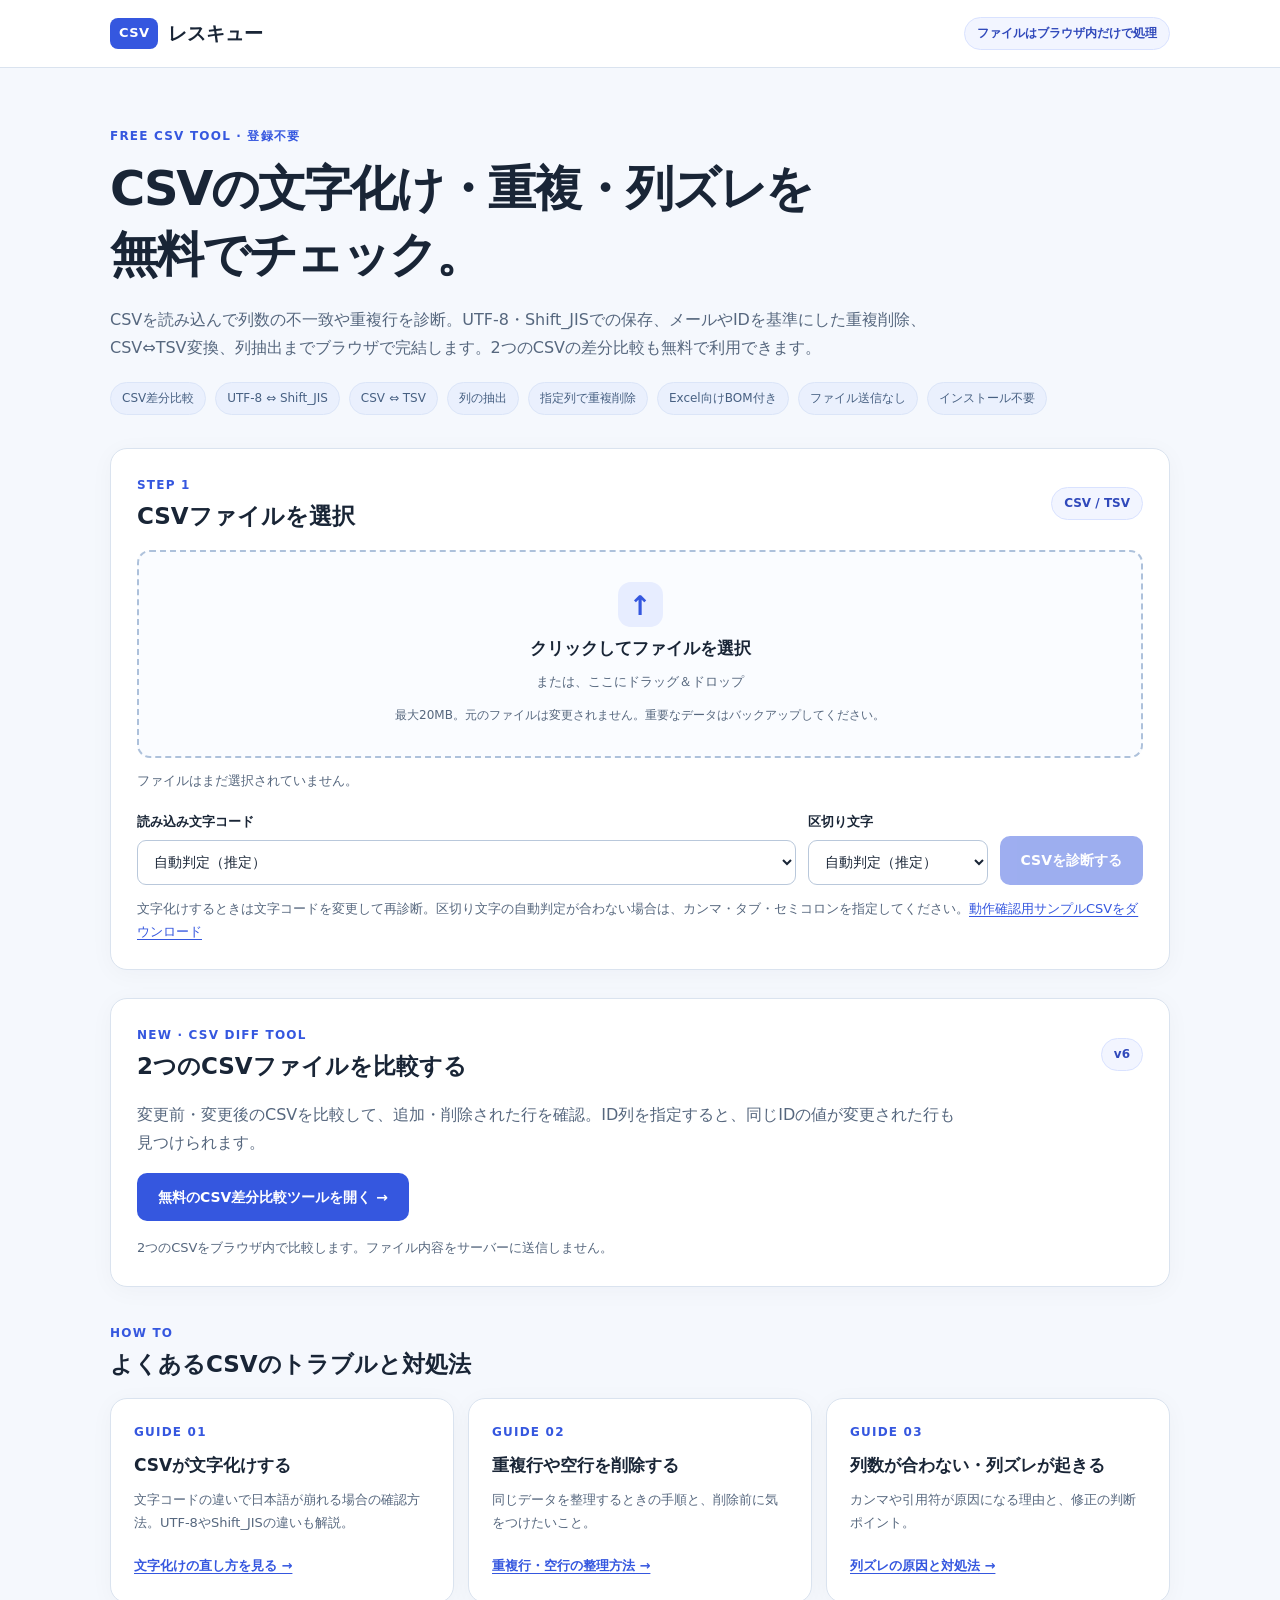
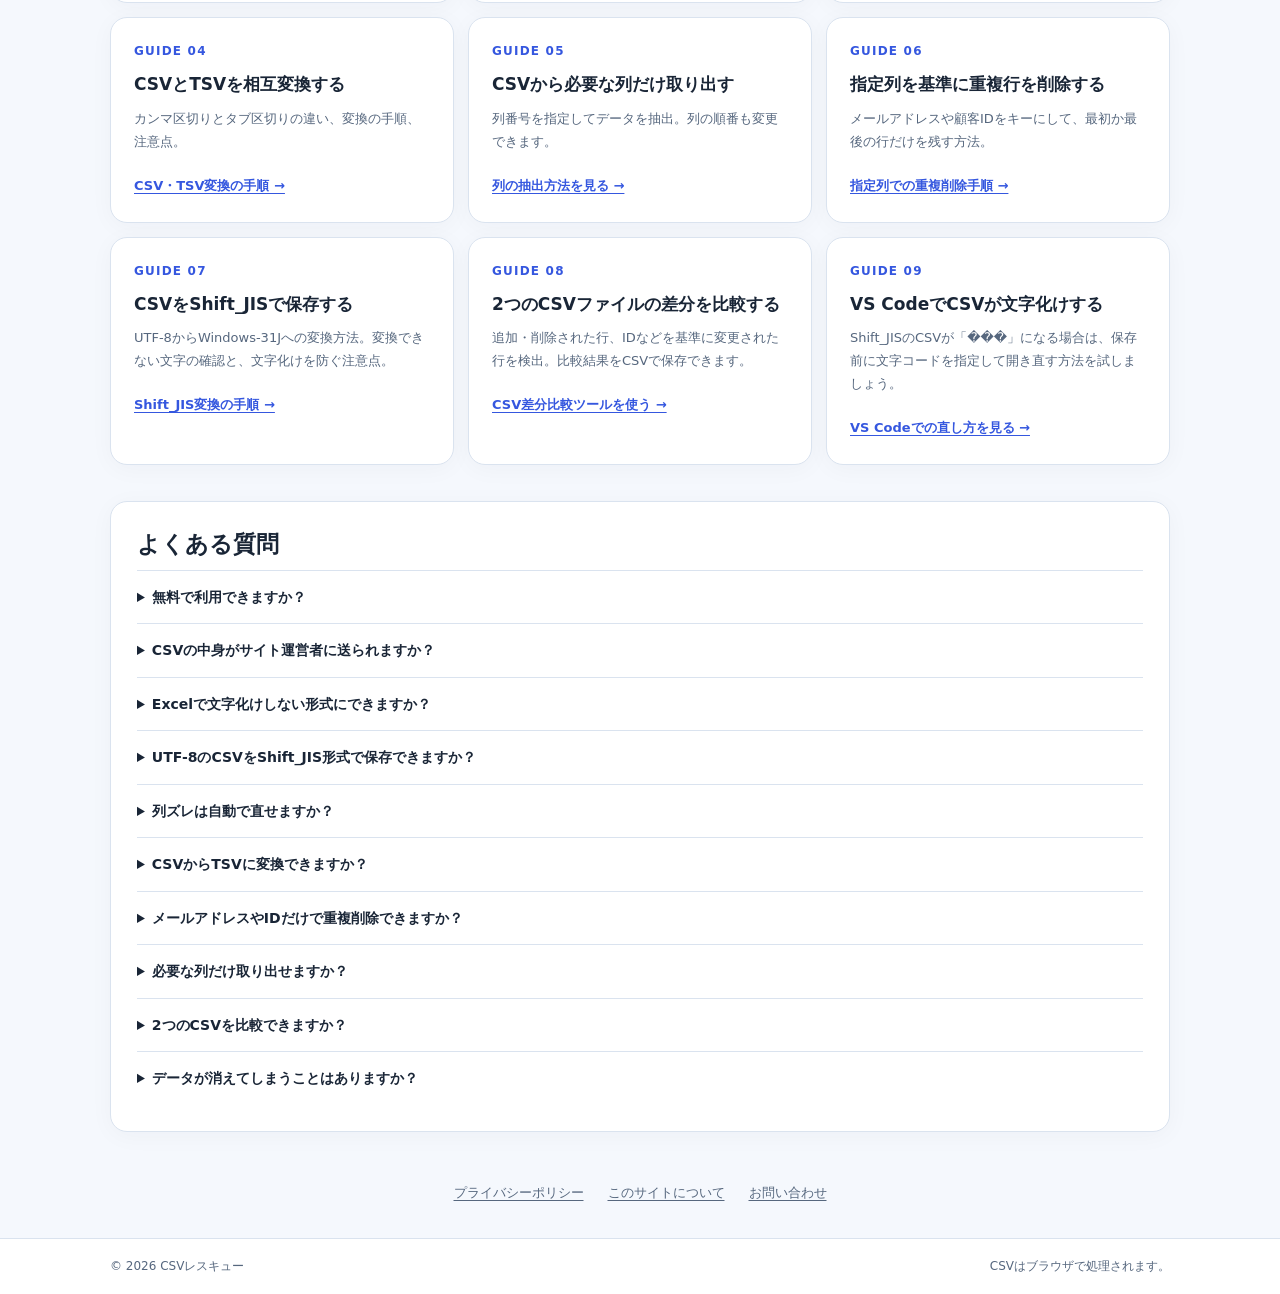
==== commit 39963a5b: "Add files via upload" ====
--- a/index.html
+++ b/index.html
@@ -124,8 +124,8 @@
         <article class="panel guide-card"><p class="step-label">GUIDE 05</p><h3>CSVから必要な列だけ取り出す</h3><p>列番号を指定してデータを抽出。列の順番も変更できます。</p><a href="csv-extract-columns.html">列の抽出方法を見る →</a></article>
         <article class="panel guide-card"><p class="step-label">GUIDE 06</p><h3>指定列を基準に重複行を削除する</h3><p>メールアドレスや顧客IDをキーにして、最初か最後の行だけを残す方法。</p><a href="csv-dedupe-by-column.html">指定列での重複削除手順 →</a></article>
         <article class="panel guide-card"><p class="step-label">GUIDE 07</p><h3>CSVをShift_JISで保存する</h3><p>UTF-8からWindows-31Jへの変換方法。変換できない文字の確認と、文字化けを防ぐ注意点。</p><a href="csv-to-shift-jis.html">Shift_JIS変換の手順 →</a></article>
+        <article class="panel guide-card"><p class="step-label">GUIDE 08</p><h3>2つのCSVファイルの差分を比較する</h3><p>追加・削除された行、IDなどを基準に変更された行を検出。比較結果をCSVで保存できます。</p><a href="csv-compare.html">CSV差分比較ツールを使う →</a></article>
         <article class="panel guide-card"><p class="step-label">GUIDE 09</p><h3>VS CodeでCSVが文字化けする</h3><p>Shift_JISのCSVが「���」になる場合は、保存前に文字コードを指定して開き直す方法を試しましょう。</p><a href="vscode-shift-jis.html">VS Codeでの直し方を見る →</a></article>
-        <article class="panel guide-card"><p class="step-label">GUIDE 08</p><h3>2つのCSVファイルの差分を比較する</h3><p>追加・削除された行、IDなどを基準に変更された行を検出。比較結果をCSVで保存できます。</p><a href="csv-compare.html">CSV差分比較ツールを使う →</a></article>
       </div>
     </section>
 
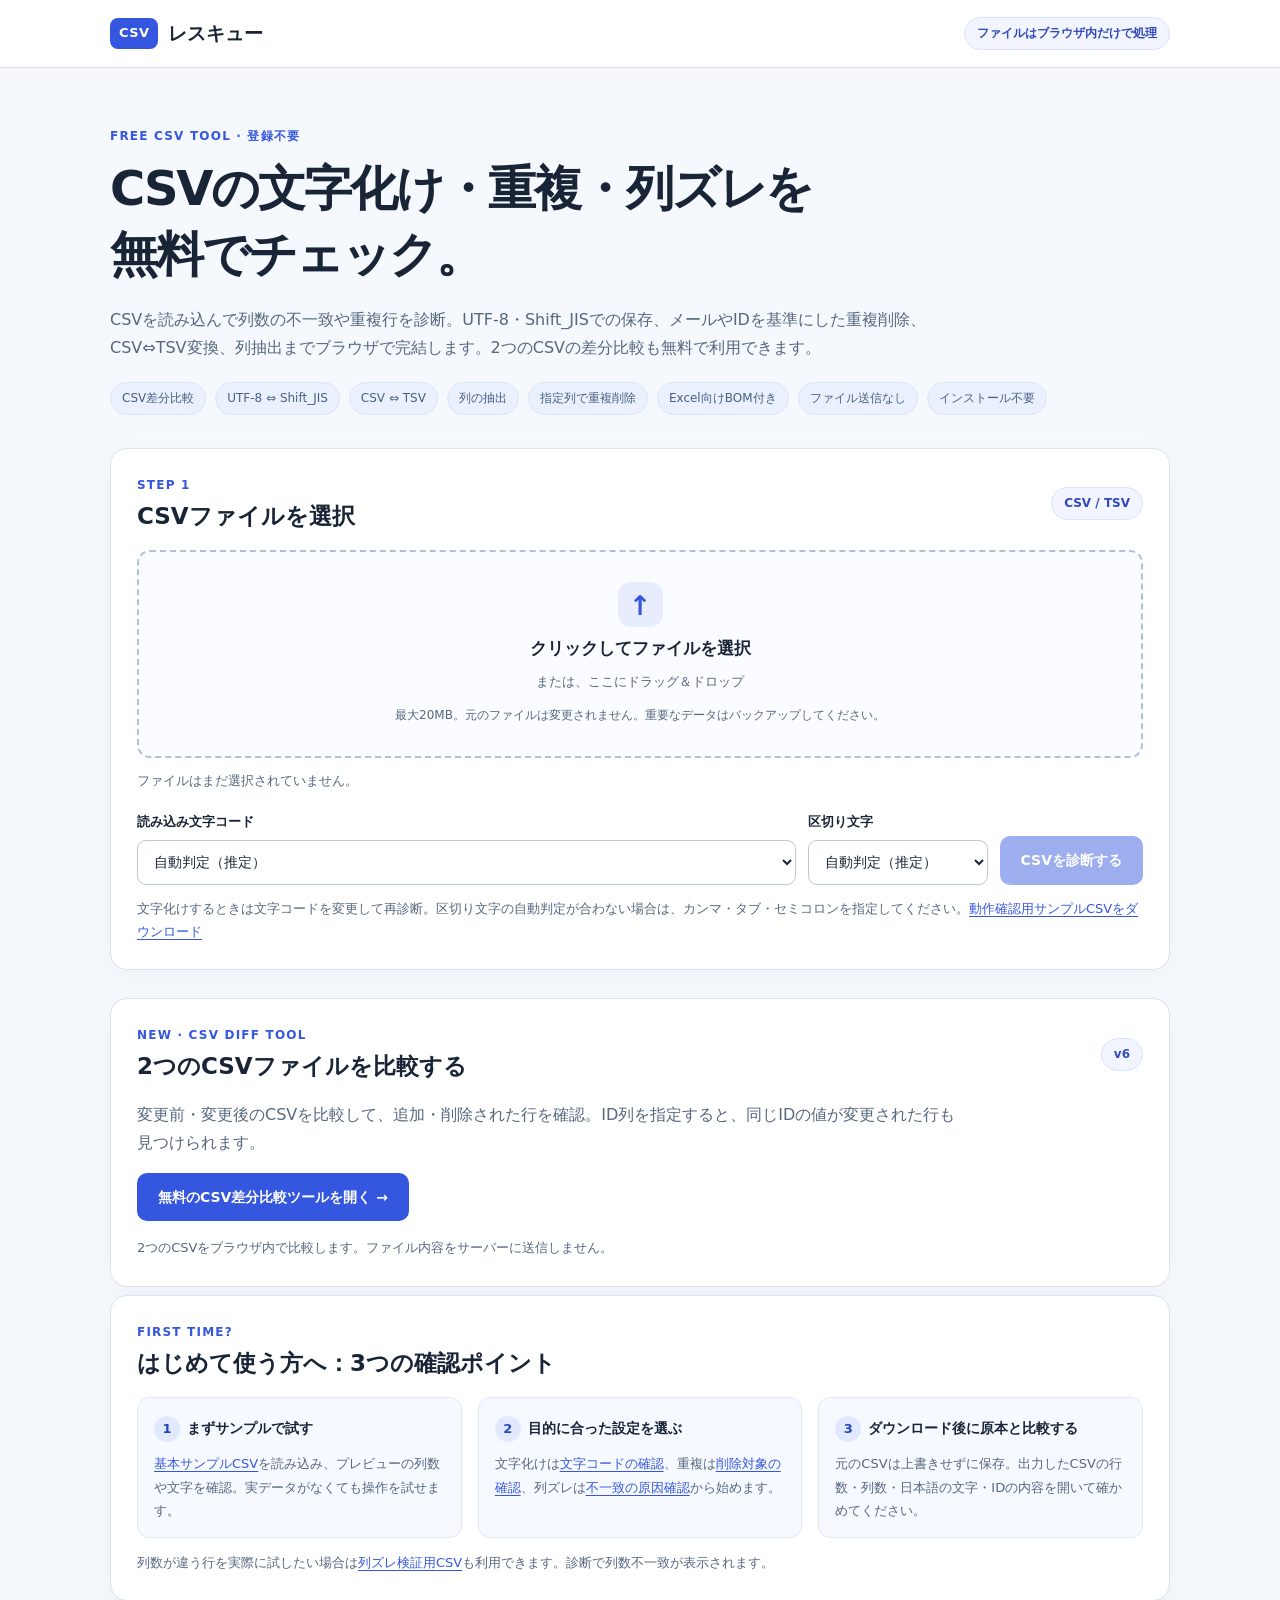
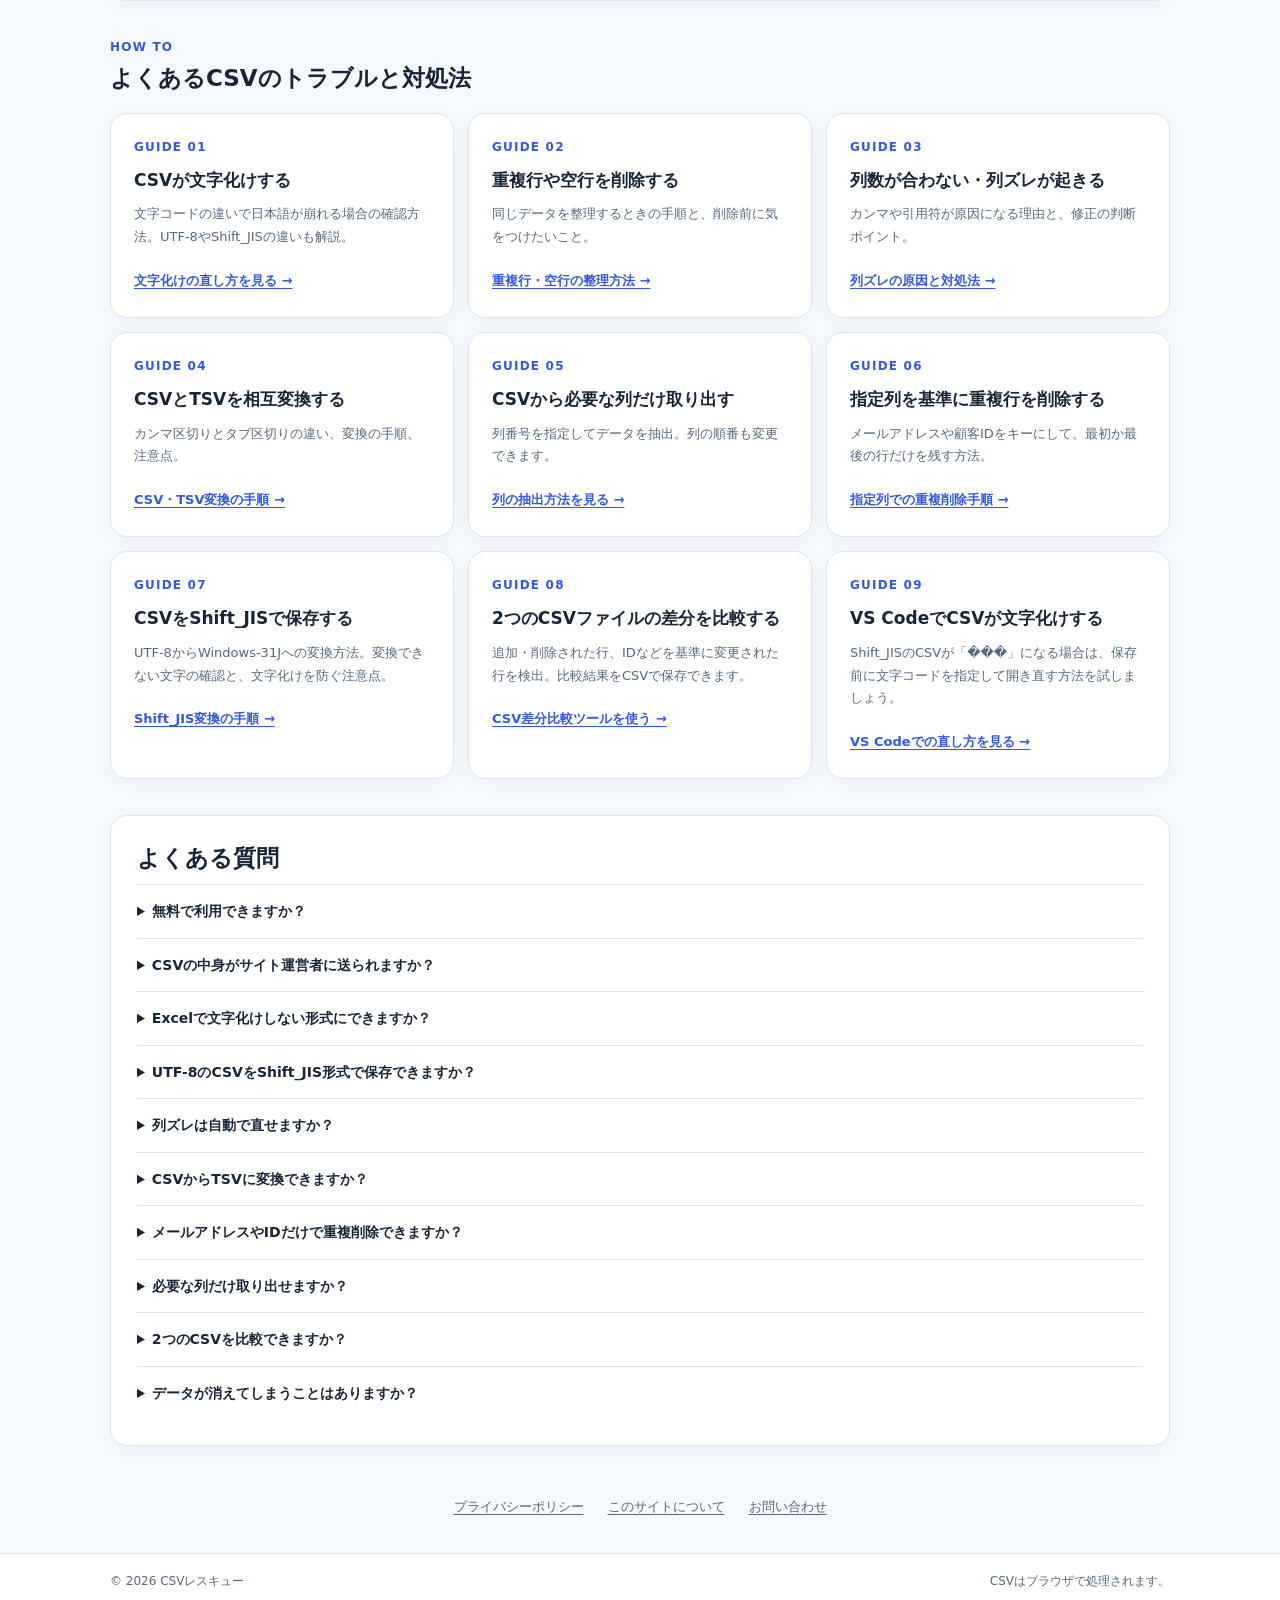
==== commit 6777f818: "Add files via upload" ====
--- a/index.html
+++ b/index.html
@@ -61,7 +61,7 @@
         <div class="download-controls">
           <div class="field"><label for="output-encoding">出力文字コード</label><select id="output-encoding"><option value="utf-8-bom">UTF-8（BOM付き・Excel向け）</option><option value="utf-8">UTF-8（BOMなし）</option><option value="shift_jis">Shift_JIS（Windows-31J / CP932）</option></select></div>
           <div class="sjis-options hidden" id="sjis-options">
-            <p class="hint">Shift_JIS（Windows-31J）は日本語の一部の業務ソフト向け。UTF-8の絵文字や一部の異体字はそのまま保存できません。<a href="csv-to-shift-jis.html">変換方法と注意点</a></p>
+            <p class="hint">Shift_JIS（Windows-31J）は日本語の一部の業務ソフト向け。UTF-8の絵文字や一部の異体字はそのまま保存できません。<a href="csv-to-shift-jis">変換方法と注意点</a></p>
             <p id="sjis-warning" class="encoding-warning" role="status" aria-live="polite"></p>
             <label class="checkbox-line"><input type="checkbox" id="replace-unmappable"> 変換できない文字を「?」に置き換えて保存する（文字情報が失われます）</label>
             <p class="hint">安全のため、初期状態では置換せずにダウンロードを停止します。元のCSVを保管してください。</p>
@@ -110,22 +110,32 @@
     <section class="panel compare-promo" aria-labelledby="compare-promo-title">
       <div class="section-heading"><div><p class="step-label">NEW · CSV DIFF TOOL</p><h2 id="compare-promo-title">2つのCSVファイルを比較する</h2></div><span class="file-badge">v6</span></div>
       <p class="hero-copy">変更前・変更後のCSVを比較して、追加・削除された行を確認。ID列を指定すると、同じIDの値が変更された行も見つけられます。</p>
-      <p><a class="button primary" href="csv-compare.html" style="display:inline-block;text-decoration:none">無料のCSV差分比較ツールを開く →</a></p>
+      <p><a class="button primary" href="csv-compare" style="display:inline-block;text-decoration:none">無料のCSV差分比較ツールを開く →</a></p>
       <p class="hint">2つのCSVをブラウザ内で比較します。ファイル内容をサーバーに送信しません。</p>
+    </section>
+
+    <section class="panel starter-panel" aria-labelledby="starter-title">
+      <div class="section-heading"><div><p class="step-label">FIRST TIME?</p><h2 id="starter-title">はじめて使う方へ：3つの確認ポイント</h2></div></div>
+      <ol class="starter-steps">
+        <li><strong>まずサンプルで試す</strong><p><a href="sample.csv" download>基本サンプルCSV</a>を読み込み、プレビューの列数や文字を確認。実データがなくても操作を試せます。</p></li>
+        <li><strong>目的に合った設定を選ぶ</strong><p>文字化けは<a href="csv-mojibake">文字コードの確認</a>、重複は<a href="csv-duplicates">削除対象の確認</a>、列ズレは<a href="csv-columns">不一致の原因確認</a>から始めます。</p></li>
+        <li><strong>ダウンロード後に原本と比較する</strong><p>元のCSVは上書きせずに保存。出力したCSVの行数・列数・日本語の文字・IDの内容を開いて確かめてください。</p></li>
+      </ol>
+      <p class="hint">列数が違う行を実際に試したい場合は<a href="sample-columns-check.csv" download>列ズレ検証用CSV</a>も利用できます。診断で列数不一致が表示されます。</p>
     </section>
 
     <section class="section-guides" aria-labelledby="guides-title">
       <div class="section-heading"><div><p class="step-label">HOW TO</p><h2 id="guides-title">よくあるCSVのトラブルと対処法</h2></div></div>
       <div class="guide-grid">
-        <article class="panel guide-card"><p class="step-label">GUIDE 01</p><h3>CSVが文字化けする</h3><p>文字コードの違いで日本語が崩れる場合の確認方法。UTF-8やShift_JISの違いも解説。</p><a href="csv-mojibake.html">文字化けの直し方を見る →</a></article>
-        <article class="panel guide-card"><p class="step-label">GUIDE 02</p><h3>重複行や空行を削除する</h3><p>同じデータを整理するときの手順と、削除前に気をつけたいこと。</p><a href="csv-duplicates.html">重複行・空行の整理方法 →</a></article>
-        <article class="panel guide-card"><p class="step-label">GUIDE 03</p><h3>列数が合わない・列ズレが起きる</h3><p>カンマや引用符が原因になる理由と、修正の判断ポイント。</p><a href="csv-columns.html">列ズレの原因と対処法 →</a></article>
-        <article class="panel guide-card"><p class="step-label">GUIDE 04</p><h3>CSVとTSVを相互変換する</h3><p>カンマ区切りとタブ区切りの違い、変換の手順、注意点。</p><a href="csv-to-tsv.html">CSV・TSV変換の手順 →</a></article>
-        <article class="panel guide-card"><p class="step-label">GUIDE 05</p><h3>CSVから必要な列だけ取り出す</h3><p>列番号を指定してデータを抽出。列の順番も変更できます。</p><a href="csv-extract-columns.html">列の抽出方法を見る →</a></article>
-        <article class="panel guide-card"><p class="step-label">GUIDE 06</p><h3>指定列を基準に重複行を削除する</h3><p>メールアドレスや顧客IDをキーにして、最初か最後の行だけを残す方法。</p><a href="csv-dedupe-by-column.html">指定列での重複削除手順 →</a></article>
-        <article class="panel guide-card"><p class="step-label">GUIDE 07</p><h3>CSVをShift_JISで保存する</h3><p>UTF-8からWindows-31Jへの変換方法。変換できない文字の確認と、文字化けを防ぐ注意点。</p><a href="csv-to-shift-jis.html">Shift_JIS変換の手順 →</a></article>
-        <article class="panel guide-card"><p class="step-label">GUIDE 08</p><h3>2つのCSVファイルの差分を比較する</h3><p>追加・削除された行、IDなどを基準に変更された行を検出。比較結果をCSVで保存できます。</p><a href="csv-compare.html">CSV差分比較ツールを使う →</a></article>
-        <article class="panel guide-card"><p class="step-label">GUIDE 09</p><h3>VS CodeでCSVが文字化けする</h3><p>Shift_JISのCSVが「���」になる場合は、保存前に文字コードを指定して開き直す方法を試しましょう。</p><a href="vscode-shift-jis.html">VS Codeでの直し方を見る →</a></article>
+        <article class="panel guide-card"><p class="step-label">GUIDE 01</p><h3>CSVが文字化けする</h3><p>文字コードの違いで日本語が崩れる場合の確認方法。UTF-8やShift_JISの違いも解説。</p><a href="csv-mojibake">文字化けの直し方を見る →</a></article>
+        <article class="panel guide-card"><p class="step-label">GUIDE 02</p><h3>重複行や空行を削除する</h3><p>同じデータを整理するときの手順と、削除前に気をつけたいこと。</p><a href="csv-duplicates">重複行・空行の整理方法 →</a></article>
+        <article class="panel guide-card"><p class="step-label">GUIDE 03</p><h3>列数が合わない・列ズレが起きる</h3><p>カンマや引用符が原因になる理由と、修正の判断ポイント。</p><a href="csv-columns">列ズレの原因と対処法 →</a></article>
+        <article class="panel guide-card"><p class="step-label">GUIDE 04</p><h3>CSVとTSVを相互変換する</h3><p>カンマ区切りとタブ区切りの違い、変換の手順、注意点。</p><a href="csv-to-tsv">CSV・TSV変換の手順 →</a></article>
+        <article class="panel guide-card"><p class="step-label">GUIDE 05</p><h3>CSVから必要な列だけ取り出す</h3><p>列番号を指定してデータを抽出。列の順番も変更できます。</p><a href="csv-extract-columns">列の抽出方法を見る →</a></article>
+        <article class="panel guide-card"><p class="step-label">GUIDE 06</p><h3>指定列を基準に重複行を削除する</h3><p>メールアドレスや顧客IDをキーにして、最初か最後の行だけを残す方法。</p><a href="csv-dedupe-by-column">指定列での重複削除手順 →</a></article>
+        <article class="panel guide-card"><p class="step-label">GUIDE 07</p><h3>CSVをShift_JISで保存する</h3><p>UTF-8からWindows-31Jへの変換方法。変換できない文字の確認と、文字化けを防ぐ注意点。</p><a href="csv-to-shift-jis">Shift_JIS変換の手順 →</a></article>
+        <article class="panel guide-card"><p class="step-label">GUIDE 08</p><h3>2つのCSVファイルの差分を比較する</h3><p>追加・削除された行、IDなどを基準に変更された行を検出。比較結果をCSVで保存できます。</p><a href="csv-compare">CSV差分比較ツールを使う →</a></article>
+        <article class="panel guide-card"><p class="step-label">GUIDE 09</p><h3>VS CodeでCSVが文字化けする</h3><p>Shift_JISのCSVが「���」になる場合は、保存前に文字コードを指定して開き直す方法を試しましょう。</p><a href="vscode-shift-jis">VS Codeでの直し方を見る →</a></article>
       </div>
     </section>
 
@@ -138,10 +148,10 @@
       <details><summary>CSVからTSVに変換できますか？</summary><p>はい。「出力するファイル形式」で「TSV（タブ区切り）」を選んで保存できます。TSVからCSVへの変換にも対応しています。</p></details>
       <details><summary>メールアドレスやIDだけで重複削除できますか？</summary><p>はい。「重複したデータ行を削除する」にチェックし、「指定した列の値が一致」を選んで列番号を指定してください。どの行を残すかも選択できます。指定列がすべて空欄の行は削除しません。別人・別取引が同じキーを持つ場合もあるので、結果を確認してください。</p></details>
       <details><summary>必要な列だけ取り出せますか？</summary><p>はい。診断後の「抽出したい列番号」に「1,3」などを入力すると1列目と3列目だけを出力できます。順番の指定も可能です。データの欠落を避けるため、出力結果を必ず確認してください。</p></details>
-      <details><summary>2つのCSVを比較できますか？</summary><p>はい。<a href="csv-compare.html">CSV差分比較ツール</a>で、追加・削除・変更された行を確認できます。ID列を指定する場合は、キーの重複や空欄がないファイルを使用してください。</p></details>
+      <details><summary>2つのCSVを比較できますか？</summary><p>はい。<a href="csv-compare">CSV差分比較ツール</a>で、追加・削除・変更された行を確認できます。ID列を指定する場合は、キーの重複や空欄がないファイルを使用してください。</p></details>
       <details><summary>データが消えてしまうことはありますか？</summary><p>元ファイル自体は書き換えません。ただし、削除・補正の項目を選んで出力すると結果のCSVの内容が変わります。元ファイルを保管し、出力後に内容を確認してください。</p></details>
     </section>
-    <nav class="legal-links" aria-label="サイト情報"><a href="privacy.html">プライバシーポリシー</a><a href="about.html">このサイトについて</a><a href="contact.html">お問い合わせ</a></nav>
+    <nav class="legal-links" aria-label="サイト情報"><a href="privacy">プライバシーポリシー</a><a href="about">このサイトについて</a><a href="contact">お問い合わせ</a></nav>
   </main>
   <footer class="site-footer"><div class="wrap footer-inner"><span>© <span id="year"></span> CSVレスキュー</span><span>CSVはブラウザで処理されます。</span></div></footer>
   <script src="app.js"></script>
--- a/style.css
+++ b/style.css
@@ -61,3 +61,19 @@
 #compare-table td:nth-child(2){max-width:175px}
 @media(max-width:760px){.compare-files{grid-template-columns:1fr}.compare-file-options{grid-template-columns:1fr 1fr}.compare-panel{padding:18px}.compare-go{width:100%}.compare-key-field{margin-left:25px}.compare-main .summary-grid{grid-template-columns:repeat(2,minmax(0,1fr))}}
 @media(max-width:420px){.compare-file-options{grid-template-columns:1fr}}
+
+/* AdSense review quality improvements: hands-on examples, readable reference tables */
+.starter-panel{margin:8px 0 30px}
+.starter-steps{display:grid;grid-template-columns:repeat(3,minmax(0,1fr));gap:16px;padding:0;list-style:none;counter-reset:step;margin:4px 0 14px}
+.starter-steps li{position:relative;background:#f6f9ff;border:1px solid #e0e8f7;border-radius:12px;padding:16px 16px 14px;min-width:0}
+.starter-steps li::before{counter-increment:step;content:counter(step);display:inline-grid;place-items:center;width:26px;height:26px;margin-right:7px;background:#e1e9ff;color:#2748b8;border-radius:50%;font-size:13px;font-weight:800}
+.starter-steps li strong{font-size:14px}
+.starter-steps li p{margin:10px 0 0;font-size:13px;line-height:1.8;color:var(--muted)}
+.example-grid{display:grid;grid-template-columns:repeat(2,minmax(0,1fr));gap:12px;margin:20px 0}
+.example-card{border:1px solid var(--line);background:#fbfcff;border-radius:11px;padding:14px;min-width:0}
+.example-card pre{margin:10px 0 4px}
+.article-table{border-collapse:collapse;width:100%;font-size:14px;line-height:1.65;margin:14px 0 22px;min-width:490px}
+.article-table th,.article-table td{border:1px solid #d8e1ee;padding:10px 12px;vertical-align:top;text-align:left}
+.article-table th{background:#ecf2fc;color:#263f6b;font-weight:750}
+.article-table tbody tr:nth-child(even){background:#f9fbff}
+@media(max-width:760px){.starter-steps,.example-grid{grid-template-columns:1fr}.article-table{font-size:13px}}
